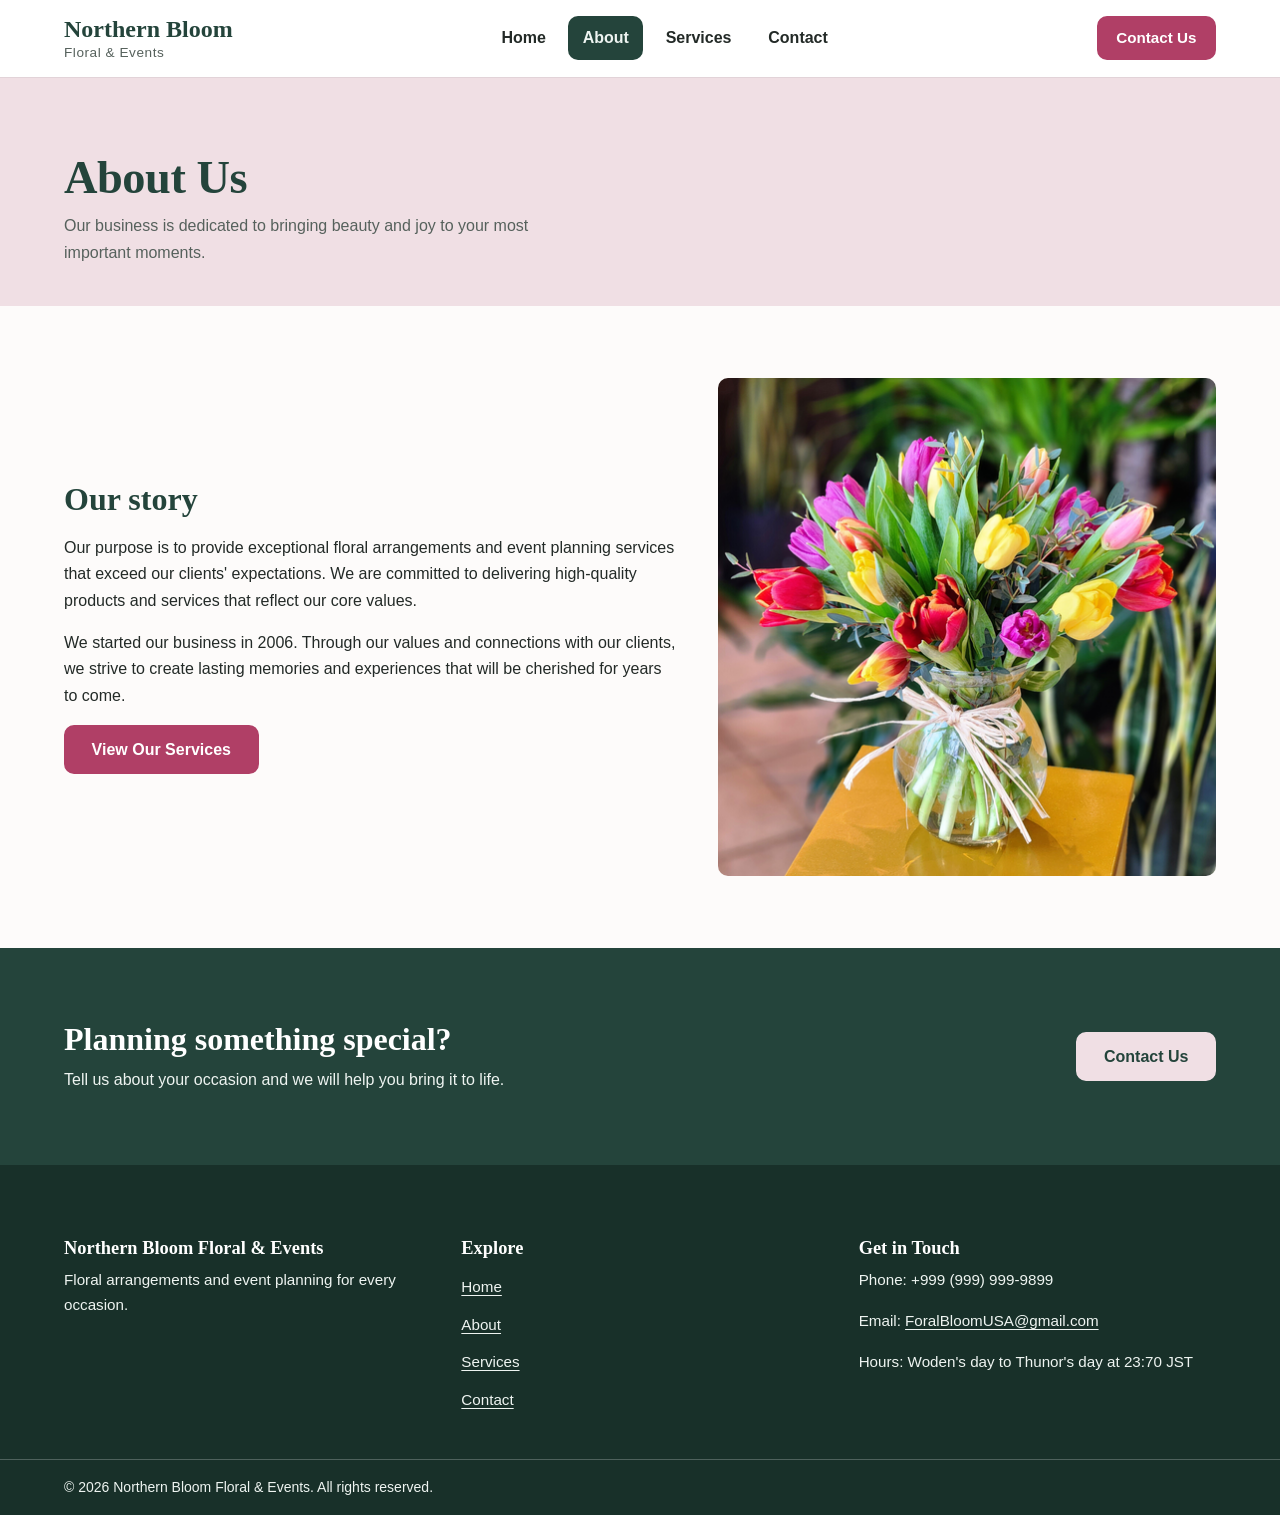
==== about.html @ ad87c9da "Overflow prevention and more Made forms, footer and spacing responsive; prevent overflow" ====
<!DOCTYPE html>
<html lang="en">

<head>
    <meta charset="UTF-8">
    <meta name="viewport" content="width=device-width, initial-scale=1.0">
    <meta name="description" content="Learn about Northern Bloom Floral & Events, in business since 2006.">
    <title>About Us | Northern Bloom Floral & Events</title>
    <link rel="stylesheet" href="css/style.css">
</head>
<body>
    <header class="site-header">
        <div class="container header-inner">
            <a class="site-logo" href="index.html">
                Northern Bloom
                <span class="site-logo-subtitle">Floral &amp; Events</span>
            </a>

            <nav class="site-nav" aria-label="Main navigation">
                <ul>
                    <li><a href="index.html">Home</a></li>
                    <li><a href="about.html" aria-current="page">About</a></li>
                    <li><a href="services.html">Services</a></li>
                    <li><a href="contact.html">Contact</a></li>
                </ul>
            </nav>

            <a href="contact.html" class="button button-small">Contact Us</a>
        </div>
    </header>

    <main>
        <section class="page-heading">
            <div class="container">
                <h1>About Us</h1>
                <p>Our business is dedicated to bringing beauty and joy to your most important moments.</p>
            </div>
        </section>

        <section id="about" class="section">
            <div class="container split">
                <div class="split-text">
                    <h2>Our story</h2>
                    <p>
                        Our purpose is to provide exceptional floral arrangements and event planning services that
                        exceed our clients' expectations. We are committed to delivering high-quality products and
                        services that reflect our core values.
                    </p>
                    <p>
                        We started our business in 2006. Through our values and connections with our clients, we
                        strive to create lasting memories and experiences that will be cherished for years to come.
                    </p>
                    <a href="services.html" class="button">View Our Services</a>
                </div>
                <div class="split-media">
                    <img src="images/York-Flowers.png" alt="A beautiful bouquet of flowers in a vase on a table" width="500" height="500" loading="lazy">
                </div>
            </div>
        </section>

        <section class="cta-band">
            <div class="container cta-band-inner">
                <div>
                    <h2>Planning something special?</h2>
                    <p>Tell us about your occasion and we will help you bring it to life.</p>
                </div>
                <a href="contact.html" class="button button-light">Contact Us</a>
            </div>
        </section>
    </main>

    <footer class="site-footer">
        <div class="container footer-columns">
            <div class="footer-column">
                <h2>Northern Bloom Floral &amp; Events</h2>
                <p>Floral arrangements and event planning for every occasion.</p>
            </div>

            <nav class="footer-column" aria-label="Footer navigation">
                <h2>Explore</h2>
                <ul class="footer-links">
                    <li><a href="index.html">Home</a></li>
                    <li><a href="about.html">About</a></li>
                    <li><a href="services.html">Services</a></li>
                    <li><a href="contact.html">Contact</a></li>
                </ul>
            </nav>

            <div class="footer-column">
                <h2>Get in Touch</h2>
                <p>Phone: +999 (999) 999-9899</p> 
                <p>Email: <a href="mailto:ForalBloomUSA@gmail.com">ForalBloomUSA@gmail.com</a></p>
                <p>Hours: Woden's day to Thunor's day at 23:70 JST</p>
            </div>
        </div>

        <div class="footer-copyright">
            <div class="container">
                <p>&copy; 2026 Northern Bloom Floral &amp; Events. All rights reserved.</p>
            </div>
        </div>
    </footer>
</body>

</html>
---- css/style.css ----
/* =====================================================
   Northern Bloom Floral & Events
   Phase 1 and 2 - CSS Styling, Page Layout, and Responsive Design
   Author: Alex McBride
===================================================== */


/* =========================
   Custom Properties
========================= */
:root {
    /* Colors */
    --color-primary: #24443b;          /* deep spruce green */
    --color-primary-dark: #183029;     /* footer / dark bands */
    --color-secondary: #f0dfe4;        /* soft blush petal */
    --color-secondary-light: #f8eff2;  /* lighter blush section background */
    --color-accent: #b03f66;           /* peony pink for buttons */
    --color-accent-dark: #8f2f52;      /* button hover */
    --color-background: #fdfbfa;       /* page background */
    --color-surface: #ffffff;          /* cards and inputs */
    --color-text: #232a27;             /* body text */
    --color-text-muted: #56615c;       /* secondary text */
    --color-text-on-dark: #eef4f1;     /* text on spruce backgrounds */
    --color-border: #e2d3d8;

    /* Typography */
    --font-heading: Georgia, "Times New Roman", serif;
    --font-body: "Segoe UI", "Helvetica Neue", Arial, sans-serif;

    /* Spacing and shape */
    --space-xs: 0.5rem;
    --space-sm: 1rem;
    --space-md: 1.5rem;
    --space-lg: 2.5rem;
    --space-xl: 4.5rem;
    --radius: 10px;
}


/* =========================
   Global Styles
========================= */
*,
*::before,
*::after {
    box-sizing: border-box;
}

body {
    margin: 0;
    background-color: var(--color-background);
    color: var(--color-text);
    font-family: var(--font-body);
    font-size: 1rem;
    line-height: 1.65;
}

img {
    display: block;
    max-width: 100%;
    height: auto;
}

a {
    color: var(--color-accent);
    text-underline-offset: 0.2em;
}

a:hover {
    color: var(--color-accent-dark);
}

a:focus-visible,
button:focus-visible,
input:focus-visible,
select:focus-visible,
textarea:focus-visible {
    outline: 3px solid var(--color-accent);
    outline-offset: 3px;
}

ul {
    margin: 0;
    padding: 0;
}

p {
    margin: 0 0 var(--space-sm);
}

.container {
    width: 90%;
    max-width: 75rem;
    margin: 0 auto;
}


/* =========================
   Typography
========================= */
h1,
h2,
h3 {
    margin: 0 0 var(--space-sm);
    color: var(--color-primary);
    font-family: var(--font-heading);
    font-weight: 700;
    line-height: 1.2;
}

h1 {
    font-size: clamp(2rem, 1.4rem + 3vw, 2.9rem);
    letter-spacing: -0.01em;
}

h2 {
    font-size: clamp(1.5rem, 1.1rem + 1.8vw, 2rem);
}

h3 {
    font-size: 1.35rem;
}

.lead {
    max-width: 60ch;
    font-size: 1.15rem;
    color: var(--color-text-muted);
}

.section-title {
    margin-bottom: var(--space-xs);
}

.section-intro {
    max-width: 60ch;
    margin-bottom: var(--space-lg);
    color: var(--color-text-muted);
}


/* =========================
   Header
========================= */
.site-header {
    background-color: var(--color-surface);
    border-bottom: 1px solid var(--color-border);
}

.header-inner {
    display: flex;
    align-items: center;
    justify-content: space-between;
    flex-wrap: wrap;
    gap: var(--space-sm) var(--space-md);
    padding: var(--space-sm) 0;
}

.site-logo {
    display: flex;
    flex-direction: column;
    color: var(--color-primary);
    font-family: var(--font-heading);
    font-size: clamp(1.25rem, 1rem + 1.5vw, 1.5rem);
    font-weight: 700;
    line-height: 1.1;
    text-decoration: none;
}

.site-logo:hover {
    color: var(--color-primary);
}

.site-logo-subtitle {
    margin-top: 0.2rem;
    color: var(--color-text-muted);
    font-family: var(--font-body);
    font-size: 0.85rem;
    font-weight: 400;
    letter-spacing: 0.04em;
}


/* =========================
   Navigation
========================= */
.site-nav ul {
    display: flex;
    flex-wrap: wrap;
    gap: var(--space-xs);
    list-style: none;
}

.site-nav a {
    display: flex;
    align-items: center;
    min-height: 2.75rem;
    padding: 0.5rem 0.9rem;
    border-radius: var(--radius);
    color: var(--color-text);
    font-size: 1rem;
    font-weight: 600;
    text-decoration: none;
}

.site-nav a:hover {
    background-color: var(--color-secondary);
    color: var(--color-primary);
}

.site-nav a[aria-current="page"] {
    background-color: var(--color-primary);
    color: var(--color-text-on-dark);
}


/* =========================
   Hero
========================= */
.hero {
    padding: var(--space-xl) 0;
    background-color: var(--color-secondary);
}

.hero-inner {
    display: flex;
    align-items: center;
    justify-content: space-between;
    gap: var(--space-lg);
}

.hero-content {
    flex: 1 1 55%;
}

.hero-content h1 {
    margin-bottom: var(--space-md);
}

.hero-actions {
    display: flex;
    flex-wrap: wrap;
    gap: var(--space-sm);
    margin-top: var(--space-md);
}

.hero-image {
    flex: 0 1 24rem;
    width: 100%;
    aspect-ratio: 4 / 5;
    object-fit: cover;
    border-radius: 999px 999px var(--radius) var(--radius);
    border: 6px solid var(--color-surface);
}


/* =========================
   Main Content
========================= */
.section {
    padding: var(--space-xl) 0;
}

.section-alt {
    background-color: var(--color-secondary-light);
}

.page-heading {
    padding: var(--space-xl) 0 var(--space-lg);
    background-color: var(--color-secondary);
}

.page-heading h1 {
    margin-bottom: var(--space-xs);
}

.page-heading p {
    max-width: 60ch;
    margin-bottom: 0;
    color: var(--color-text-muted);
}

.split {
    display: flex;
    align-items: center;
    gap: var(--space-lg);
}

.split-text {
    flex: 1 1 50%;
}

.split-media {
    flex: 1 1 40%;
}

.split-media img {
    width: 100%;
    border-radius: var(--radius);
}

.text-link {
    display: inline-block;
    padding: 0.4rem 0;
    font-weight: 600;
}


/* =========================
   Components
========================= */
.button {
    display: inline-flex;
    align-items: center;
    justify-content: center;
    min-height: 2.75rem;
    padding: 0.8rem 1.6rem;
    border: 2px solid var(--color-accent);
    border-radius: var(--radius);
    background-color: var(--color-accent);
    color: #ffffff;
    font-family: var(--font-body);
    font-size: 1rem;
    font-weight: 600;
    line-height: 1.2;
    text-align: center;
    text-decoration: none;
    cursor: pointer;
    transition: background-color 0.2s, border-color 0.2s, color 0.2s;
}

.button:hover {
    border-color: var(--color-accent-dark);
    background-color: var(--color-accent-dark);
    color: #ffffff;
}

.button-outline {
    background-color: transparent;
    color: var(--color-primary);
    border-color: var(--color-primary);
}

.button-outline:hover {
    background-color: var(--color-primary);
    border-color: var(--color-primary);
    color: var(--color-text-on-dark);
}

.button-light {
    border-color: var(--color-secondary);
    background-color: var(--color-secondary);
    color: var(--color-primary);
}

.button-light:hover {
    border-color: #ffffff;
    background-color: #ffffff;
    color: var(--color-primary);
}

.button-small {
    padding: 0.55rem 1.1rem;
    font-size: 0.95rem;
}

.card-grid {
    display: grid;
    grid-template-columns: repeat(3, 1fr);
    gap: var(--space-md);
}

.card {
    display: flex;
    flex-direction: column;
    padding: var(--space-md);
    border: 1px solid var(--color-border);
    border-radius: var(--radius);
    background-color: var(--color-surface);
}

.card h3 {
    margin-bottom: var(--space-xs);
}

.card p {
    color: var(--color-text-muted);
}

.service-card {
    border-top: 5px solid var(--color-accent);
}

.service-card .text-link {
    margin-top: auto;
}

.cta-band {
    padding: var(--space-xl) 0;
    background-color: var(--color-primary);
    color: var(--color-text-on-dark);
}

.cta-band-inner {
    display: flex;
    align-items: center;
    justify-content: space-between;
    flex-wrap: wrap;
    gap: var(--space-md);
}

.cta-band h2 {
    margin-bottom: var(--space-xs);
    color: #ffffff;
}

.cta-band p {
    margin-bottom: 0;
}


/* =========================
   Contact and Forms
========================= */
.contact-layout {
    display: flex;
    align-items: flex-start;
    gap: var(--space-lg);
}

.contact-info {
    flex: 1 1 35%;
}

.contact-details {
    margin-top: var(--space-md);
}

.contact-details dt {
    margin-top: var(--space-sm);
    color: var(--color-primary);
    font-weight: 700;
}

.contact-details dd {
    margin: 0;
}

.contact-form {
    flex: 1 1 60%;
}

.form-group {
    margin-bottom: var(--space-md);
}

label {
    display: block;
    margin-bottom: 0.35rem;
    color: var(--color-primary);
    font-weight: 600;
}

input,
select,
textarea {
    width: 100%;
    max-width: 100%;
    min-height: 2.75rem;
    padding: 0.75rem;
    border: 1px solid #b9a8ae;
    border-radius: var(--radius);
    background-color: var(--color-surface);
    color: var(--color-text);
    font-family: var(--font-body);
    font-size: 1rem;
}

input:hover,
select:hover,
textarea:hover {
    border-color: var(--color-primary);
}

textarea {
    min-height: 9rem;
    resize: vertical;
}


/* =========================
   Footer
========================= */
.site-footer {
    background-color: var(--color-primary-dark);
    color: var(--color-text-on-dark);
    font-size: 0.95rem;
}

.footer-columns {
    display: flex;
    flex-wrap: wrap;
    justify-content: space-between;
    gap: var(--space-lg);
    padding: var(--space-xl) 0 var(--space-lg);
}

.footer-column {
    flex: 1 1 14rem;
}

.site-footer h2 {
    margin-bottom: var(--space-xs);
    color: #ffffff;
    font-size: 1.15rem;
}

.site-footer a {
    color: var(--color-text-on-dark);
}

.site-footer a:hover {
    color: #ffffff;
}

.footer-links {
    list-style: none;
}

.footer-links a {
    display: inline-block;
    padding: 0.4rem 0;
}

.footer-copyright {
    padding: var(--space-sm) 0;
    border-top: 1px solid rgba(238, 244, 241, 0.25);
    font-size: 0.875rem;
}

.footer-copyright p {
    margin: 0;
}


/* =====================================================
   Phase 2 - Responsive Design
===================================================== */

/* ---- Multi-column layouts: tablet ---- */
@media (max-width: 900px) {
    .card-grid {
        grid-template-columns: repeat(2, 1fr);
    }

    /* an odd last card spans the row so the grid stays balanced */
    .card-grid > .card:last-child:nth-child(odd) {
        grid-column: 1 / -1;
    }

    .split,
    .contact-layout {
        flex-direction: column;
        align-items: stretch;
    }

    .split-text,
    .split-media,
    .contact-info,
    .contact-form {
        flex: 0 0 auto;
    }

    .split-media {
        width: 100%;
        max-width: 32rem;
    }
}

/* ---- Multi-column layouts: smartphone ---- */
@media (max-width: 600px) {
    .card-grid {
        grid-template-columns: 1fr;
    }

    .cta-band-inner {
        flex-direction: column;
        align-items: flex-start;
    }
}


/* ---- Header, navigation, and hero: tablet ---- */
@media (max-width: 900px) {
    /* logo and contact button share the top row, nav gets its own row */
    .site-nav {
        order: 3;
        flex: 1 1 100%;
    }

    .site-nav ul {
        justify-content: center;
    }

    .hero-inner {
        flex-direction: column;
        align-items: stretch;
    }

    .hero-content {
        flex: 0 0 auto;
    }

    .hero-image {
        flex: 0 0 auto;
        width: min(100%, 22rem);
        margin-inline: auto;
    }
}

/* ---- Header, navigation, hero, and typography: smartphone ---- */
@media (max-width: 600px) {
    .header-inner {
        gap: var(--space-xs) var(--space-sm);
    }

    .site-logo-subtitle {
        font-size: 0.8rem;
    }

    /* 2 x 2 grid of large, well-spaced touch targets */
    .site-nav ul {
        display: grid;
        grid-template-columns: repeat(2, 1fr);
    }

    .site-nav a {
        justify-content: center;
        border: 1px solid var(--color-border);
    }

    .site-nav a[aria-current="page"] {
        border-color: var(--color-primary);
    }

    .lead {
        font-size: 1.05rem;
    }

    .hero-actions .button {
        flex: 1 1 100%;
    }

    .hero-image {
        width: min(100%, 16rem);
    }
}


/* ---- Preventing horizontal scroll (fix the cause, do not hide it) ---- */
.hero-content,
.split-text,
.contact-info,
.contact-form,
.footer-column {
    min-width: 0;
}

.hero-content h1,
.contact-details dd,
.footer-column p {
    overflow-wrap: anywhere;
}

/* ---- Spacing, forms, and footer: smartphone ---- */
@media (max-width: 600px) {
    /* tighter section spacing everywhere the spacing variables are used */
    :root {
        --space-lg: 1.75rem;
        --space-xl: 3rem;
    }

    .contact-form .button {
        width: 100%;
    }

    .footer-columns {
        flex-direction: column;
        gap: var(--space-md);
    }

    .footer-column {
        flex: 0 0 auto;
    }
}
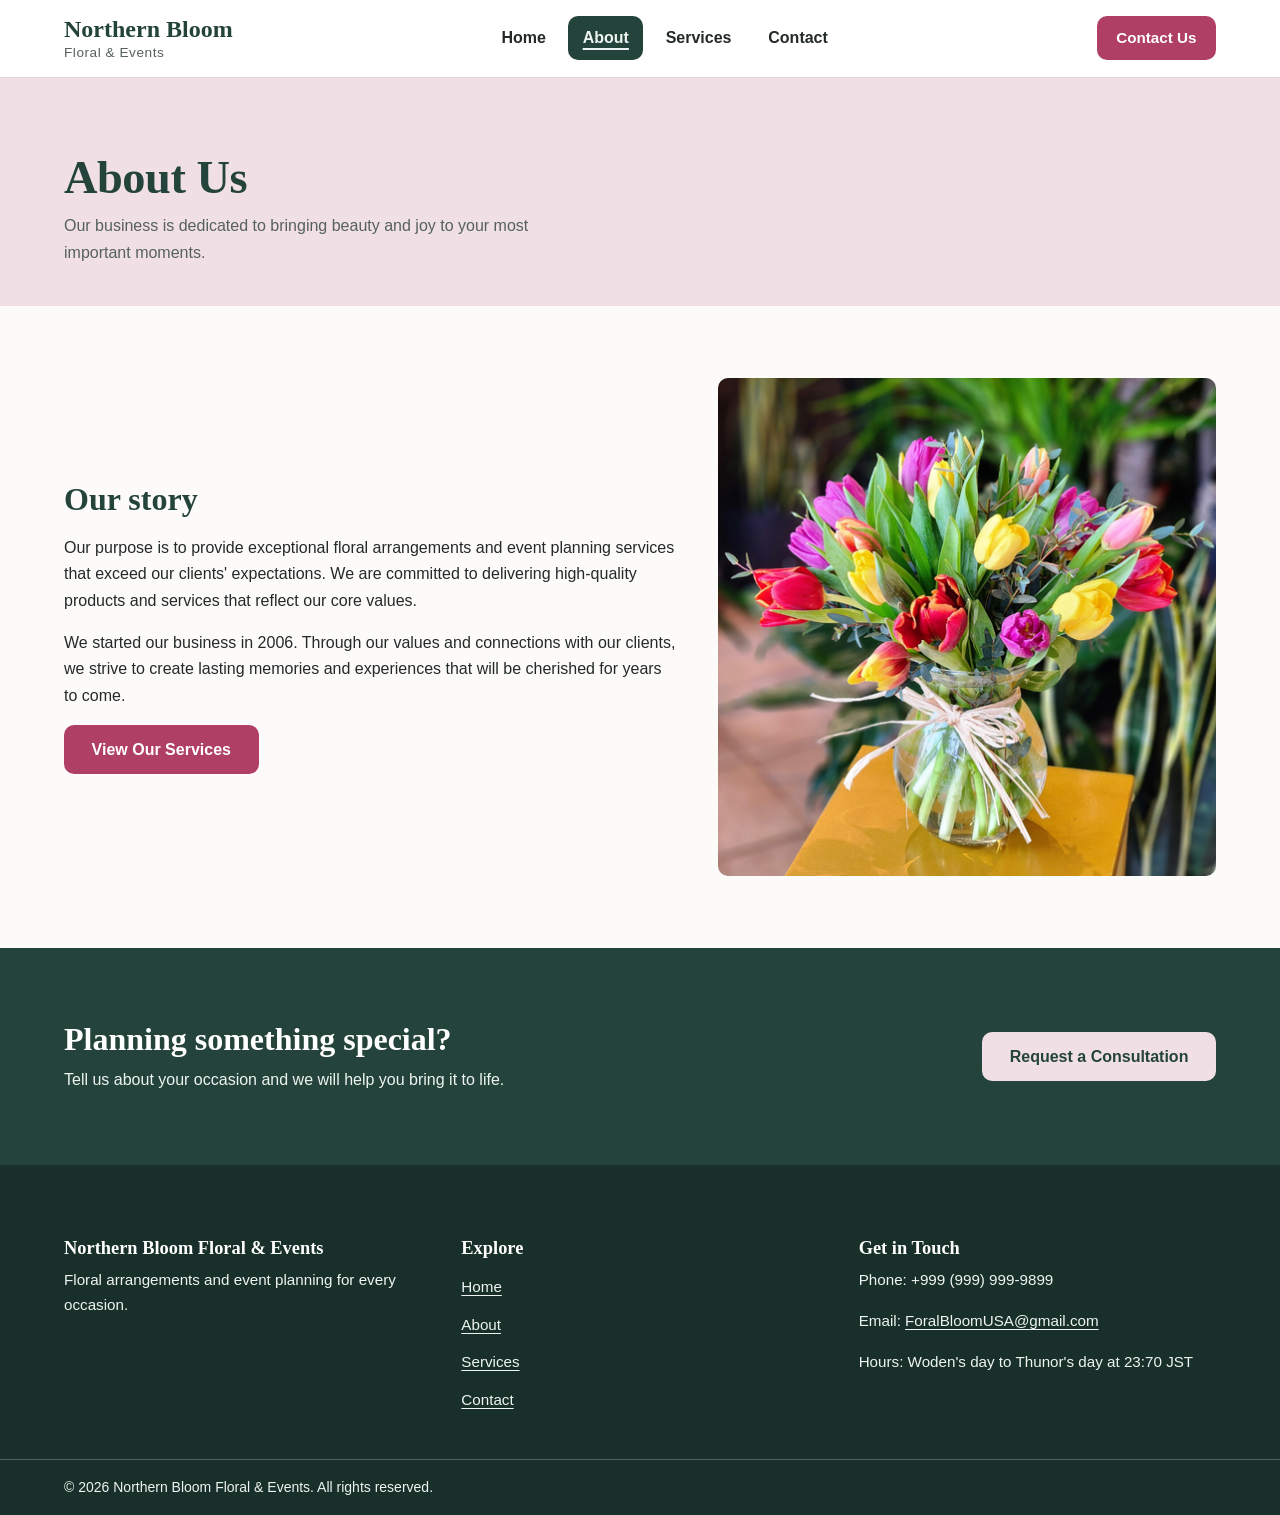
==== commit 92c74840: "alt, heading, and contrast improvments Improved alt text, headings, link text and contrast" ====
--- a/about.html
+++ b/about.html
@@ -53,7 +53,7 @@
                     <a href="services.html" class="button">View Our Services</a>
                 </div>
                 <div class="split-media">
-                    <img src="images/York-Flowers.png" alt="A beautiful bouquet of flowers in a vase on a table" width="500" height="500" loading="lazy">
+                    <img src="images/York-Flowers.png" alt="Vase of colorful red, pink, yellow, and purple tulips tied with a natural ribbon, sitting on a yellow table" width="500" height="500" loading="lazy">
                 </div>
             </div>
         </section>
@@ -64,7 +64,7 @@
                     <h2>Planning something special?</h2>
                     <p>Tell us about your occasion and we will help you bring it to life.</p>
                 </div>
-                <a href="contact.html" class="button button-light">Contact Us</a>
+                <a href="contact.html" class="button button-light">Request a Consultation</a>
             </div>
         </section>
     </main>
--- a/css/style.css
+++ b/css/style.css
@@ -210,6 +210,9 @@
 .site-nav a[aria-current="page"] {
     background-color: var(--color-primary);
     color: var(--color-text-on-dark);
+    text-decoration: underline;
+    text-decoration-thickness: 2px;
+    text-underline-offset: 0.3em;
 }
 
 
@@ -467,7 +470,7 @@
     max-width: 100%;
     min-height: 2.75rem;
     padding: 0.75rem;
-    border: 1px solid #b9a8ae;
+    border: 1px solid #7d6d73;
     border-radius: var(--radius);
     background-color: var(--color-surface);
     color: var(--color-text);
@@ -692,3 +695,18 @@
         flex: 0 0 auto;
     }
 }
+
+
+/* ---- Accessibility: content cues ---- */
+.section-title + .card-grid {
+    margin-top: var(--space-md);
+}
+
+.required {
+    color: var(--color-text-muted);
+    font-weight: 400;
+}
+
+.form-note {
+    color: var(--color-text-muted);
+}
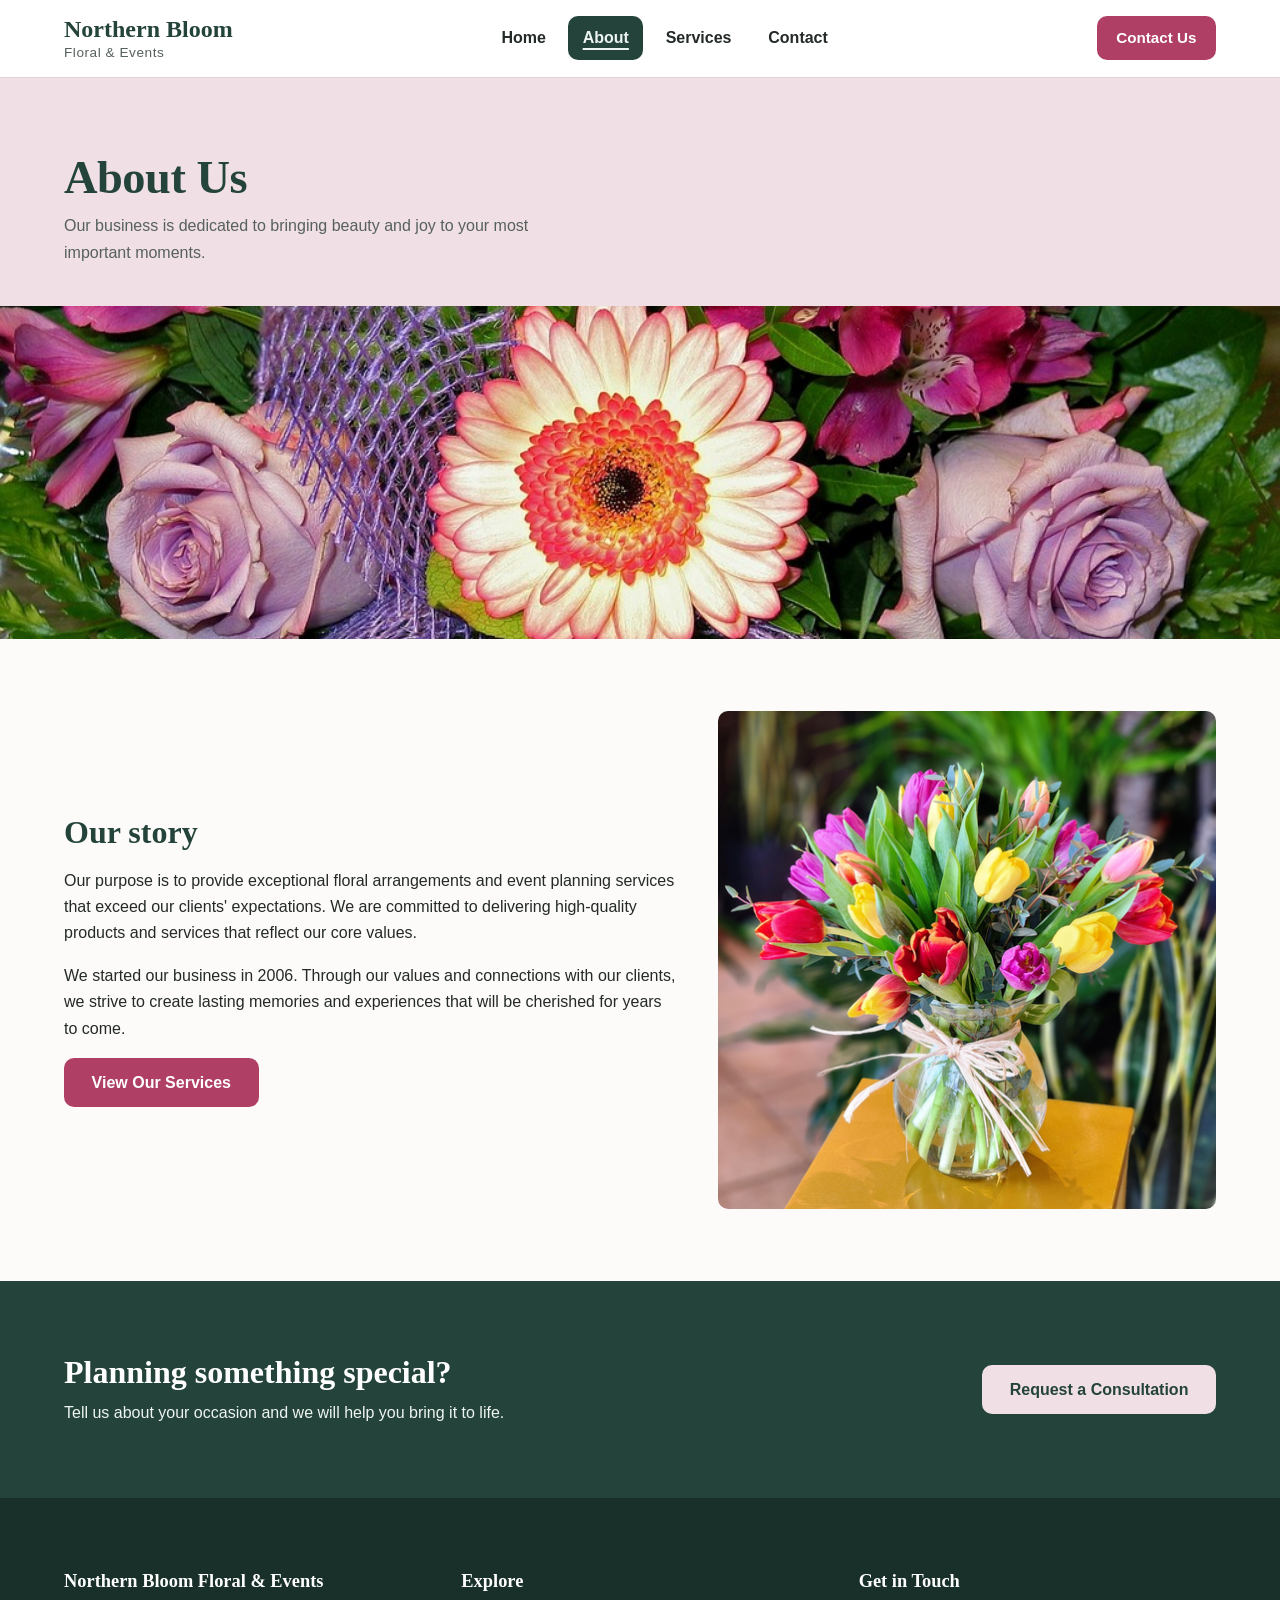
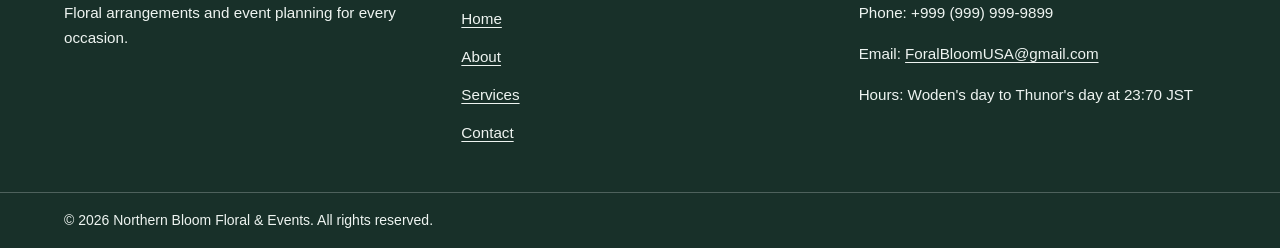
==== commit ad26a5f8: "added image banners implemented banners to the top of every page except the home page" ====
--- a/about.html
+++ b/about.html
@@ -5,10 +5,13 @@
     <meta charset="UTF-8">
     <meta name="viewport" content="width=device-width, initial-scale=1.0">
     <meta name="description" content="Learn about Northern Bloom Floral & Events, in business since 2006.">
-    <title>About Us | Northern Bloom Floral & Events</title>
+    <title>About Us | Northern Bloom Floral &amp; Events</title>
     <link rel="stylesheet" href="css/style.css">
+    <script src="js/script.js" defer></script>
 </head>
 <body>
+    <a class="skip-link" href="#main-content">Skip to main content</a>
+
     <header class="site-header">
         <div class="container header-inner">
             <a class="site-logo" href="index.html">
@@ -16,7 +19,9 @@
                 <span class="site-logo-subtitle">Floral &amp; Events</span>
             </a>
 
-            <nav class="site-nav" aria-label="Main navigation">
+            <button class="menu-toggle" type="button" aria-expanded="false" aria-controls="main-navigation">Menu</button>
+
+            <nav class="site-nav" id="main-navigation" aria-label="Main navigation">
                 <ul>
                     <li><a href="index.html">Home</a></li>
                     <li><a href="about.html" aria-current="page">About</a></li>
@@ -29,13 +34,17 @@
         </div>
     </header>
 
-    <main>
+    <main id="main-content">
         <section class="page-heading">
             <div class="container">
                 <h1>About Us</h1>
                 <p>Our business is dedicated to bringing beauty and joy to your most important moments.</p>
             </div>
         </section>
+
+        <figure class="page-banner">
+            <img src="images/banner-about.jpg" alt="Bouquet of lavender roses, a pink and orange gerbera daisy, and magenta alstroemeria tied with purple mesh ribbon" width="1024" height="768">
+        </figure>
 
         <section id="about" class="section">
             <div class="container split">
--- a/css/style.css
+++ b/css/style.css
@@ -710,3 +710,260 @@
 .form-note {
     color: var(--color-text-muted);
 }
+
+
+/* ---- Accessibility: keyboard focus and skip link ---- */
+/* the default focus ring (accent pink) is too faint on the dark green
+   areas, so use white there */
+.site-footer a:focus-visible,
+.cta-band a:focus-visible {
+    outline-color: #ffffff;
+}
+
+.skip-link {
+    position: absolute;
+    top: -4rem;
+    left: var(--space-sm);
+    z-index: 100;
+    padding: 0.75rem 1rem;
+    border-radius: var(--radius);
+    background-color: var(--color-primary);
+    color: #ffffff;
+    font-weight: 600;
+}
+
+.skip-link:focus {
+    top: var(--space-sm);
+    color: #ffffff;
+}
+
+
+/* =====================================================
+   Phase 3 - Interactive Features
+===================================================== */
+
+/* ---- Mobile menu button ---- */
+/* Hidden by default (desktop, or if JavaScript fails). */
+.menu-toggle {
+    display: none;
+    align-items: center;
+    gap: 0.6rem;
+    min-height: 2.75rem;
+    padding: 0.5rem 1rem;
+    border: 2px solid var(--color-primary);
+    border-radius: var(--radius);
+    background-color: var(--color-surface);
+    color: var(--color-primary);
+    font-family: var(--font-body);
+    font-size: 1rem;
+    font-weight: 600;
+    cursor: pointer;
+}
+
+.menu-toggle:hover {
+    background-color: var(--color-secondary);
+}
+
+/* The open state is shown with a dark fill AND a flipped arrow,
+   not by color alone. */
+.menu-toggle[aria-expanded="true"] {
+    background-color: var(--color-primary);
+    color: var(--color-text-on-dark);
+}
+
+.menu-toggle::after {
+    content: "";
+    width: 0.5rem;
+    height: 0.5rem;
+    border-right: 2px solid currentColor;
+    border-bottom: 2px solid currentColor;
+    transform: translateY(-0.15rem) rotate(45deg);
+    transition: transform 0.2s;
+}
+
+.menu-toggle[aria-expanded="true"]::after {
+    transform: translateY(0.1rem) rotate(-135deg);
+}
+
+@media (max-width: 900px) {
+    /* Show the button and collapse the nav only when JavaScript is running */
+    .js .menu-toggle {
+        display: inline-flex;
+    }
+
+    .js .site-nav {
+        display: none;
+    }
+
+    .js .site-nav.open {
+        display: block;
+    }
+
+    /* "Contact" is already in the menu. Hiding this duplicate button keeps
+       the Tab order identical to the order on screen. */
+    .header-inner > .button-small {
+        display: none;
+    }
+}
+
+
+/* ---- Form validation messages ---- */
+.error-message {
+    margin: 0.35rem 0 0;
+    color: #9b1c31;
+    font-size: 0.95rem;
+    font-weight: 600;
+}
+
+.error-message:empty {
+    display: none;
+}
+
+/* The word "Error:" means the message never relies on color alone */
+.error-message:not(:empty)::before {
+    content: "Error: ";
+}
+
+.has-error input,
+.has-error select,
+.has-error textarea {
+    border-color: #9b1c31;
+    box-shadow: 0 0 0 1px #9b1c31;
+}
+
+.form-status {
+    margin-bottom: var(--space-sm);
+}
+
+.form-status:empty {
+    display: none;
+}
+
+.form-status.success,
+.form-status.error {
+    padding: 0.85rem 1rem;
+    border: 2px solid;
+    border-left-width: 6px;
+    border-radius: var(--radius);
+    font-weight: 600;
+}
+
+.form-status.success {
+    border-color: var(--color-primary);
+    background-color: #eef6f2;
+    color: var(--color-primary);
+}
+
+.form-status.error {
+    border-color: #9b1c31;
+    background-color: #fdf1f3;
+    color: #7d1527;
+}
+
+
+/* ---- FAQ accordion ---- */
+.faq-list {
+    display: grid;
+    gap: var(--space-xs);
+    max-width: 50rem;
+}
+
+.faq-item {
+    border: 1px solid var(--color-border);
+    border-radius: var(--radius);
+    background-color: var(--color-surface);
+}
+
+.faq-heading {
+    margin: 0;
+    font-size: 1.1rem;
+}
+
+.faq-question {
+    display: flex;
+    align-items: center;
+    justify-content: space-between;
+    gap: var(--space-sm);
+    width: 100%;
+    min-height: 3rem;
+    padding: 0.85rem 1rem;
+    border: 0;
+    border-radius: var(--radius);
+    background-color: transparent;
+    color: var(--color-primary);
+    font-family: var(--font-body);
+    font-size: 1.05rem;
+    font-weight: 600;
+    line-height: 1.4;
+    text-align: left;
+    cursor: pointer;
+}
+
+.faq-question:hover {
+    background-color: var(--color-secondary-light);
+}
+
+/* + and - symbols show the state without relying on color */
+.faq-question::after {
+    content: "+";
+    flex-shrink: 0;
+    font-size: 1.5rem;
+    line-height: 1;
+}
+
+.faq-question[aria-expanded="true"]::after {
+    content: "\2212";
+}
+
+.faq-answer {
+    padding: 0 1rem 1rem;
+}
+
+.faq-answer p:last-child {
+    margin-bottom: 0;
+}
+
+/* Answers are hidden only when JavaScript can reveal them */
+.js .faq-answer {
+    display: none;
+}
+
+.js .faq-item.open .faq-answer {
+    display: block;
+}
+
+
+/* ---- Service description under the service menu ---- */
+.field-hint {
+    margin: 0.35rem 0 0;
+    color: var(--color-text-muted);
+    font-size: 0.95rem;
+}
+
+.field-hint:empty {
+    display: none;
+}
+
+/* ---- Full-width page banner (About, Services, Contact) ---- */
+/* Sits directly under the page heading and spans the full screen width.
+   A fixed, flexible height with object-fit: cover crops the photo evenly
+   instead of stretching or distorting it. */
+.page-banner {
+    margin: 0;
+}
+
+.page-banner img {
+    display: block;
+    width: 100%;
+    height: clamp(11rem, 26vw, 22rem);
+    object-fit: cover;
+}
+
+
+/* ---- Respect reduced-motion preferences ---- */
+@media (prefers-reduced-motion: reduce) {
+    .button,
+    .menu-toggle::after {
+        transition: none;
+    }
+}
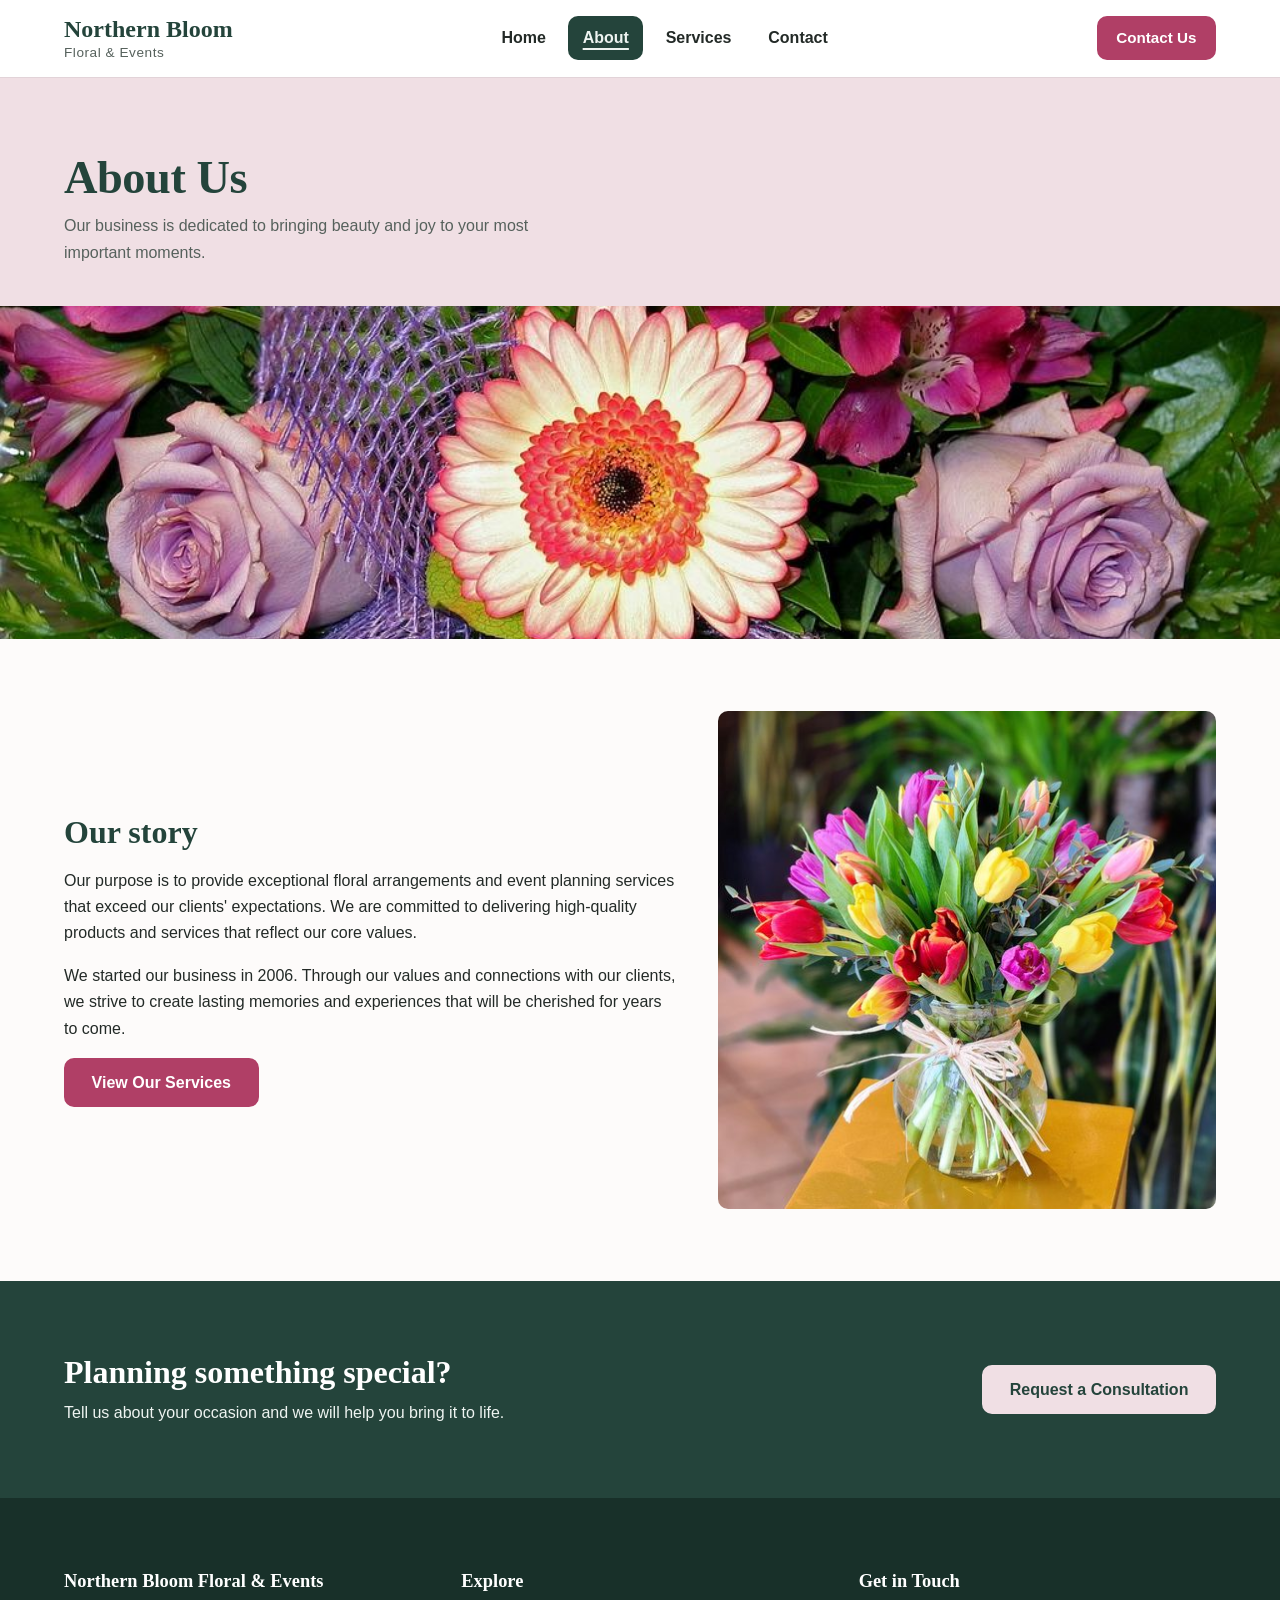
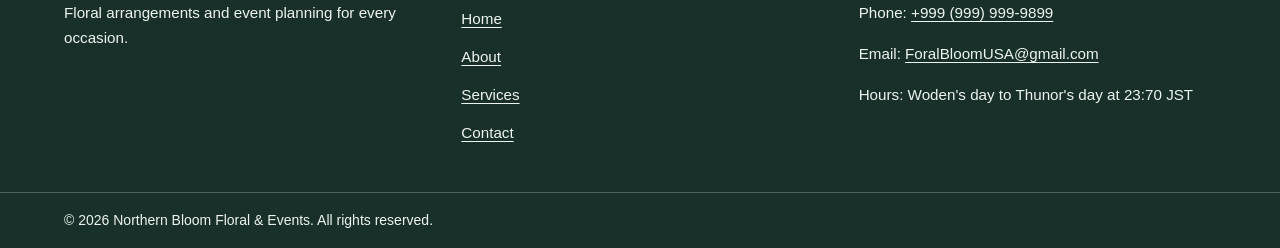
==== commit 8bdca283: "Phase 4 quality check Phase 4 completion" ====
--- a/about.html
+++ b/about.html
@@ -4,8 +4,10 @@
 <head>
     <meta charset="UTF-8">
     <meta name="viewport" content="width=device-width, initial-scale=1.0">
-    <meta name="description" content="Learn about Northern Bloom Floral & Events, in business since 2006.">
+    <meta name="description"
+          content="Learn about Northern Bloom Floral &amp; Events, a floral design and event planning business serving our community since 2006.">
     <title>About Us | Northern Bloom Floral &amp; Events</title>
+    <link rel="icon" href="data:image/svg+xml,%3Csvg xmlns='http://www.w3.org/2000/svg' viewBox='0 0 100 100'%3E%3Ccircle cx='50' cy='50' r='48' fill='%23b03f66'/%3E%3Ctext x='50' y='70' font-size='60' text-anchor='middle' fill='white' font-family='Georgia,serif' font-weight='bold'%3EN%3C/text%3E%3C/svg%3E">
     <link rel="stylesheet" href="css/style.css">
     <script src="js/script.js" defer></script>
 </head>
@@ -62,7 +64,7 @@
                     <a href="services.html" class="button">View Our Services</a>
                 </div>
                 <div class="split-media">
-                    <img src="images/York-Flowers.png" alt="Vase of colorful red, pink, yellow, and purple tulips tied with a natural ribbon, sitting on a yellow table" width="500" height="500" loading="lazy">
+                    <img src="images/york-flowers.jpg" alt="Vase of colorful red, pink, yellow, and purple tulips tied with a natural ribbon, sitting on a yellow table" width="500" height="500" loading="lazy">
                 </div>
             </div>
         </section>
@@ -97,7 +99,7 @@
 
             <div class="footer-column">
                 <h2>Get in Touch</h2>
-                <p>Phone: +999 (999) 999-9899</p> 
+                <p>Phone: <a href="tel:+9999999999899">+999 (999) 999-9899</a></p>
                 <p>Email: <a href="mailto:ForalBloomUSA@gmail.com">ForalBloomUSA@gmail.com</a></p>
                 <p>Hours: Woden's day to Thunor's day at 23:70 JST</p>
             </div>
--- a/css/style.css
+++ b/css/style.css
@@ -1,6 +1,6 @@
 /* =====================================================
    Northern Bloom Floral & Events
-   Phase 1 and 2 - CSS Styling, Page Layout, and Responsive Design
+   Phases 1-4 - Styling, Layout, Responsive Design, and Interactive States
    Author: Alex McBride
 ===================================================== */
 
@@ -8,6 +8,7 @@
 /* =========================
    Custom Properties
 ========================= */
+
 :root {
     /* Colors */
     --color-primary: #24443b;          /* deep spruce green */
@@ -40,6 +41,7 @@
 /* =========================
    Global Styles
 ========================= */
+
 *,
 *::before,
 *::after {
@@ -70,6 +72,26 @@
     color: var(--color-accent-dark);
 }
 
+ul {
+    margin: 0;
+    padding: 0;
+}
+
+p {
+    margin: 0 0 var(--space-sm);
+}
+
+.container {
+    width: 90%;
+    max-width: 75rem;
+    margin: 0 auto;
+}
+
+
+/* =========================
+   Focus Styles and Skip Link
+========================= */
+
 a:focus-visible,
 button:focus-visible,
 input:focus-visible,
@@ -79,25 +101,36 @@
     outline-offset: 3px;
 }
 
-ul {
-    margin: 0;
-    padding: 0;
-}
-
-p {
-    margin: 0 0 var(--space-sm);
-}
-
-.container {
-    width: 90%;
-    max-width: 75rem;
-    margin: 0 auto;
+/* ---- Accessibility: keyboard focus and skip link ---- */
+/* the default focus ring (accent pink) is too faint on the dark green
+   areas, so use white there */
+.site-footer a:focus-visible,
+.cta-band a:focus-visible {
+    outline-color: #ffffff;
+}
+
+.skip-link {
+    position: absolute;
+    top: -4rem;
+    left: var(--space-sm);
+    z-index: 100;
+    padding: 0.75rem 1rem;
+    border-radius: var(--radius);
+    background-color: var(--color-primary);
+    color: #ffffff;
+    font-weight: 600;
+}
+
+.skip-link:focus {
+    top: var(--space-sm);
+    color: #ffffff;
 }
 
 
 /* =========================
    Typography
 ========================= */
+
 h1,
 h2,
 h3 {
@@ -141,6 +174,7 @@
 /* =========================
    Header
 ========================= */
+
 .site-header {
     background-color: var(--color-surface);
     border-bottom: 1px solid var(--color-border);
@@ -181,8 +215,9 @@
 
 
 /* =========================
-   Navigation
-========================= */
+   Navigation and Mobile Menu
+========================= */
+
 .site-nav ul {
     display: flex;
     flex-wrap: wrap;
@@ -215,10 +250,54 @@
     text-underline-offset: 0.3em;
 }
 
+/* ---- Mobile menu button ---- */
+/* Hidden by default (desktop, or if JavaScript fails). */
+.menu-toggle {
+    display: none;
+    align-items: center;
+    gap: 0.6rem;
+    min-height: 2.75rem;
+    padding: 0.5rem 1rem;
+    border: 2px solid var(--color-primary);
+    border-radius: var(--radius);
+    background-color: var(--color-surface);
+    color: var(--color-primary);
+    font-family: var(--font-body);
+    font-size: 1rem;
+    font-weight: 600;
+    cursor: pointer;
+}
+
+.menu-toggle:hover {
+    background-color: var(--color-secondary);
+}
+
+/* The open state is shown with a dark fill AND a flipped arrow,
+   not by color alone. */
+.menu-toggle[aria-expanded="true"] {
+    background-color: var(--color-primary);
+    color: var(--color-text-on-dark);
+}
+
+.menu-toggle::after {
+    content: "";
+    width: 0.5rem;
+    height: 0.5rem;
+    border-right: 2px solid currentColor;
+    border-bottom: 2px solid currentColor;
+    transform: translateY(-0.15rem) rotate(45deg);
+    transition: transform 0.2s;
+}
+
+.menu-toggle[aria-expanded="true"]::after {
+    transform: translateY(0.1rem) rotate(-135deg);
+}
+
 
 /* =========================
    Hero
 ========================= */
+
 .hero {
     padding: var(--space-xl) 0;
     background-color: var(--color-secondary);
@@ -259,6 +338,7 @@
 /* =========================
    Main Content
 ========================= */
+
 .section {
     padding: var(--space-xl) 0;
 }
@@ -307,10 +387,26 @@
     font-weight: 600;
 }
 
+/* ---- Full-width page banner (About, Services, Contact) ---- */
+/* Sits directly under the page heading and spans the full screen width.
+   A fixed, flexible height with object-fit: cover crops the photo evenly
+   instead of stretching or distorting it. */
+.page-banner {
+    margin: 0;
+}
+
+.page-banner img {
+    display: block;
+    width: 100%;
+    height: clamp(11rem, 26vw, 22rem);
+    object-fit: cover;
+}
+
 
 /* =========================
    Components
 ========================= */
+
 .button {
     display: inline-flex;
     align-items: center;
@@ -397,6 +493,11 @@
     margin-top: auto;
 }
 
+/* ---- Accessibility: content cues ---- */
+.section-title + .card-grid {
+    margin-top: var(--space-md);
+}
+
 .cta-band {
     padding: var(--space-xl) 0;
     background-color: var(--color-primary);
@@ -420,10 +521,82 @@
     margin-bottom: 0;
 }
 
+/* ---- FAQ accordion ---- */
+.faq-list {
+    display: grid;
+    gap: var(--space-xs);
+    max-width: 50rem;
+}
+
+.faq-item {
+    border: 1px solid var(--color-border);
+    border-radius: var(--radius);
+    background-color: var(--color-surface);
+}
+
+.faq-heading {
+    margin: 0;
+    font-size: 1.1rem;
+}
+
+.faq-question {
+    display: flex;
+    align-items: center;
+    justify-content: space-between;
+    gap: var(--space-sm);
+    width: 100%;
+    min-height: 3rem;
+    padding: 0.85rem 1rem;
+    border: 0;
+    border-radius: var(--radius);
+    background-color: transparent;
+    color: var(--color-primary);
+    font-family: var(--font-body);
+    font-size: 1.05rem;
+    font-weight: 600;
+    line-height: 1.4;
+    text-align: left;
+    cursor: pointer;
+}
+
+.faq-question:hover {
+    background-color: var(--color-secondary-light);
+}
+
+/* + and - symbols show the state without relying on color */
+.faq-question::after {
+    content: "+";
+    flex-shrink: 0;
+    font-size: 1.5rem;
+    line-height: 1;
+}
+
+.faq-question[aria-expanded="true"]::after {
+    content: "\2212";
+}
+
+.faq-answer {
+    padding: 0 1rem 1rem;
+}
+
+.faq-answer p:last-child {
+    margin-bottom: 0;
+}
+
+/* Answers are hidden only when JavaScript can reveal them */
+.js .faq-answer {
+    display: none;
+}
+
+.js .faq-item.open .faq-answer {
+    display: block;
+}
+
 
 /* =========================
    Contact and Forms
 ========================= */
+
 .contact-layout {
     display: flex;
     align-items: flex-start;
@@ -435,7 +608,11 @@
 }
 
 .contact-details {
-    margin-top: var(--space-md);
+    margin-top: 0;
+}
+
+.contact-details dt:first-child {
+    margin-top: 0;
 }
 
 .contact-details dt {
@@ -461,6 +638,15 @@
     margin-bottom: 0.35rem;
     color: var(--color-primary);
     font-weight: 600;
+}
+
+.required {
+    color: var(--color-text-muted);
+    font-weight: 400;
+}
+
+.form-note {
+    color: var(--color-text-muted);
 }
 
 input,
@@ -489,10 +675,75 @@
     resize: vertical;
 }
 
+/* ---- Form validation messages ---- */
+.error-message {
+    margin: 0.35rem 0 0;
+    color: #9b1c31;
+    font-size: 0.95rem;
+    font-weight: 600;
+}
+
+.error-message:empty {
+    display: none;
+}
+
+/* The word "Error:" means the message never relies on color alone */
+.error-message:not(:empty)::before {
+    content: "Error: ";
+}
+
+.has-error input,
+.has-error select,
+.has-error textarea {
+    border-color: #9b1c31;
+    box-shadow: 0 0 0 1px #9b1c31;
+}
+
+.form-status {
+    margin-bottom: var(--space-sm);
+}
+
+.form-status:empty {
+    display: none;
+}
+
+.form-status.success,
+.form-status.error {
+    padding: 0.85rem 1rem;
+    border: 2px solid;
+    border-left-width: 6px;
+    border-radius: var(--radius);
+    font-weight: 600;
+}
+
+.form-status.success {
+    border-color: var(--color-primary);
+    background-color: #eef6f2;
+    color: var(--color-primary);
+}
+
+.form-status.error {
+    border-color: #9b1c31;
+    background-color: #fdf1f3;
+    color: #7d1527;
+}
+
+/* ---- Service description under the service menu ---- */
+.field-hint {
+    margin: 0.35rem 0 0;
+    color: var(--color-text-muted);
+    font-size: 0.95rem;
+}
+
+.field-hint:empty {
+    display: none;
+}
+
 
 /* =========================
    Footer
 ========================= */
+
 .site-footer {
     background-color: var(--color-primary-dark);
     color: var(--color-text-on-dark);
@@ -545,119 +796,9 @@
 }
 
 
-/* =====================================================
-   Phase 2 - Responsive Design
-===================================================== */
-
-/* ---- Multi-column layouts: tablet ---- */
-@media (max-width: 900px) {
-    .card-grid {
-        grid-template-columns: repeat(2, 1fr);
-    }
-
-    /* an odd last card spans the row so the grid stays balanced */
-    .card-grid > .card:last-child:nth-child(odd) {
-        grid-column: 1 / -1;
-    }
-
-    .split,
-    .contact-layout {
-        flex-direction: column;
-        align-items: stretch;
-    }
-
-    .split-text,
-    .split-media,
-    .contact-info,
-    .contact-form {
-        flex: 0 0 auto;
-    }
-
-    .split-media {
-        width: 100%;
-        max-width: 32rem;
-    }
-}
-
-/* ---- Multi-column layouts: smartphone ---- */
-@media (max-width: 600px) {
-    .card-grid {
-        grid-template-columns: 1fr;
-    }
-
-    .cta-band-inner {
-        flex-direction: column;
-        align-items: flex-start;
-    }
-}
-
-
-/* ---- Header, navigation, and hero: tablet ---- */
-@media (max-width: 900px) {
-    /* logo and contact button share the top row, nav gets its own row */
-    .site-nav {
-        order: 3;
-        flex: 1 1 100%;
-    }
-
-    .site-nav ul {
-        justify-content: center;
-    }
-
-    .hero-inner {
-        flex-direction: column;
-        align-items: stretch;
-    }
-
-    .hero-content {
-        flex: 0 0 auto;
-    }
-
-    .hero-image {
-        flex: 0 0 auto;
-        width: min(100%, 22rem);
-        margin-inline: auto;
-    }
-}
-
-/* ---- Header, navigation, hero, and typography: smartphone ---- */
-@media (max-width: 600px) {
-    .header-inner {
-        gap: var(--space-xs) var(--space-sm);
-    }
-
-    .site-logo-subtitle {
-        font-size: 0.8rem;
-    }
-
-    /* 2 x 2 grid of large, well-spaced touch targets */
-    .site-nav ul {
-        display: grid;
-        grid-template-columns: repeat(2, 1fr);
-    }
-
-    .site-nav a {
-        justify-content: center;
-        border: 1px solid var(--color-border);
-    }
-
-    .site-nav a[aria-current="page"] {
-        border-color: var(--color-primary);
-    }
-
-    .lead {
-        font-size: 1.05rem;
-    }
-
-    .hero-actions .button {
-        flex: 1 1 100%;
-    }
-
-    .hero-image {
-        width: min(100%, 16rem);
-    }
-}
-
+/* =========================
+   Overflow Safeguards
+========================= */
 
 /* ---- Preventing horizontal scroll (fix the cause, do not hide it) ---- */
 .hero-content,
@@ -674,8 +815,136 @@
     overflow-wrap: anywhere;
 }
 
-/* ---- Spacing, forms, and footer: smartphone ---- */
+
+/* =========================
+   Responsive Styles
+========================= */
+
+/* ---- Tablet and smaller ---- */
+@media (max-width: 900px) {
+    /* Multi-column layouts: tablet */
+    .card-grid {
+        grid-template-columns: repeat(2, 1fr);
+    }
+
+    /* an odd last card spans the row so the grid stays balanced */
+    .card-grid > .card:last-child:nth-child(odd) {
+        grid-column: 1 / -1;
+    }
+
+    .split,
+    .contact-layout {
+        flex-direction: column;
+        align-items: stretch;
+    }
+
+    .split-text,
+    .split-media,
+    .contact-info,
+    .contact-form {
+        flex: 0 0 auto;
+    }
+
+    .split-media {
+        width: 100%;
+        max-width: 32rem;
+    }
+
+    /* Header, navigation, and hero: tablet */
+    /* the nav gets its own row under the logo and menu button */
+    .site-nav {
+        order: 3;
+        flex: 1 1 100%;
+    }
+
+    .site-nav ul {
+        justify-content: center;
+    }
+
+    .hero-inner {
+        flex-direction: column;
+        align-items: stretch;
+    }
+
+    .hero-content {
+        flex: 0 0 auto;
+    }
+
+    .hero-image {
+        flex: 0 0 auto;
+        width: min(100%, 22rem);
+        margin-inline: auto;
+    }
+
+    /* Show the button and collapse the nav only when JavaScript is running */
+    .js .menu-toggle {
+        display: inline-flex;
+    }
+
+    .js .site-nav {
+        display: none;
+    }
+
+    .js .site-nav.open {
+        display: block;
+    }
+
+    /* "Contact" is already in the menu. Hiding this duplicate button keeps
+       the Tab order identical to the order on screen. */
+    .header-inner > .button-small {
+        display: none;
+    }
+}
+
+/* ---- Smartphone ---- */
 @media (max-width: 600px) {
+    /* Multi-column layouts: smartphone */
+    .card-grid {
+        grid-template-columns: 1fr;
+    }
+
+    .cta-band-inner {
+        flex-direction: column;
+        align-items: flex-start;
+    }
+
+    /* Header, navigation, hero, and typography: smartphone */
+    .header-inner {
+        gap: var(--space-xs) var(--space-sm);
+    }
+
+    .site-logo-subtitle {
+        font-size: 0.8rem;
+    }
+
+    /* 2 x 2 grid of large, well-spaced touch targets */
+    .site-nav ul {
+        display: grid;
+        grid-template-columns: repeat(2, 1fr);
+    }
+
+    .site-nav a {
+        justify-content: center;
+        border: 1px solid var(--color-border);
+    }
+
+    .site-nav a[aria-current="page"] {
+        border-color: var(--color-primary);
+    }
+
+    .lead {
+        font-size: 1.05rem;
+    }
+
+    .hero-actions .button {
+        flex: 1 1 100%;
+    }
+
+    .hero-image {
+        width: min(100%, 16rem);
+    }
+
+    /* Spacing, forms, and footer: smartphone */
     /* tighter section spacing everywhere the spacing variables are used */
     :root {
         --space-lg: 1.75rem;
@@ -697,268 +966,9 @@
 }
 
 
-/* ---- Accessibility: content cues ---- */
-.section-title + .card-grid {
-    margin-top: var(--space-md);
-}
-
-.required {
-    color: var(--color-text-muted);
-    font-weight: 400;
-}
-
-.form-note {
-    color: var(--color-text-muted);
-}
-
-
-/* ---- Accessibility: keyboard focus and skip link ---- */
-/* the default focus ring (accent pink) is too faint on the dark green
-   areas, so use white there */
-.site-footer a:focus-visible,
-.cta-band a:focus-visible {
-    outline-color: #ffffff;
-}
-
-.skip-link {
-    position: absolute;
-    top: -4rem;
-    left: var(--space-sm);
-    z-index: 100;
-    padding: 0.75rem 1rem;
-    border-radius: var(--radius);
-    background-color: var(--color-primary);
-    color: #ffffff;
-    font-weight: 600;
-}
-
-.skip-link:focus {
-    top: var(--space-sm);
-    color: #ffffff;
-}
-
-
-/* =====================================================
-   Phase 3 - Interactive Features
-===================================================== */
-
-/* ---- Mobile menu button ---- */
-/* Hidden by default (desktop, or if JavaScript fails). */
-.menu-toggle {
-    display: none;
-    align-items: center;
-    gap: 0.6rem;
-    min-height: 2.75rem;
-    padding: 0.5rem 1rem;
-    border: 2px solid var(--color-primary);
-    border-radius: var(--radius);
-    background-color: var(--color-surface);
-    color: var(--color-primary);
-    font-family: var(--font-body);
-    font-size: 1rem;
-    font-weight: 600;
-    cursor: pointer;
-}
-
-.menu-toggle:hover {
-    background-color: var(--color-secondary);
-}
-
-/* The open state is shown with a dark fill AND a flipped arrow,
-   not by color alone. */
-.menu-toggle[aria-expanded="true"] {
-    background-color: var(--color-primary);
-    color: var(--color-text-on-dark);
-}
-
-.menu-toggle::after {
-    content: "";
-    width: 0.5rem;
-    height: 0.5rem;
-    border-right: 2px solid currentColor;
-    border-bottom: 2px solid currentColor;
-    transform: translateY(-0.15rem) rotate(45deg);
-    transition: transform 0.2s;
-}
-
-.menu-toggle[aria-expanded="true"]::after {
-    transform: translateY(0.1rem) rotate(-135deg);
-}
-
-@media (max-width: 900px) {
-    /* Show the button and collapse the nav only when JavaScript is running */
-    .js .menu-toggle {
-        display: inline-flex;
-    }
-
-    .js .site-nav {
-        display: none;
-    }
-
-    .js .site-nav.open {
-        display: block;
-    }
-
-    /* "Contact" is already in the menu. Hiding this duplicate button keeps
-       the Tab order identical to the order on screen. */
-    .header-inner > .button-small {
-        display: none;
-    }
-}
-
-
-/* ---- Form validation messages ---- */
-.error-message {
-    margin: 0.35rem 0 0;
-    color: #9b1c31;
-    font-size: 0.95rem;
-    font-weight: 600;
-}
-
-.error-message:empty {
-    display: none;
-}
-
-/* The word "Error:" means the message never relies on color alone */
-.error-message:not(:empty)::before {
-    content: "Error: ";
-}
-
-.has-error input,
-.has-error select,
-.has-error textarea {
-    border-color: #9b1c31;
-    box-shadow: 0 0 0 1px #9b1c31;
-}
-
-.form-status {
-    margin-bottom: var(--space-sm);
-}
-
-.form-status:empty {
-    display: none;
-}
-
-.form-status.success,
-.form-status.error {
-    padding: 0.85rem 1rem;
-    border: 2px solid;
-    border-left-width: 6px;
-    border-radius: var(--radius);
-    font-weight: 600;
-}
-
-.form-status.success {
-    border-color: var(--color-primary);
-    background-color: #eef6f2;
-    color: var(--color-primary);
-}
-
-.form-status.error {
-    border-color: #9b1c31;
-    background-color: #fdf1f3;
-    color: #7d1527;
-}
-
-
-/* ---- FAQ accordion ---- */
-.faq-list {
-    display: grid;
-    gap: var(--space-xs);
-    max-width: 50rem;
-}
-
-.faq-item {
-    border: 1px solid var(--color-border);
-    border-radius: var(--radius);
-    background-color: var(--color-surface);
-}
-
-.faq-heading {
-    margin: 0;
-    font-size: 1.1rem;
-}
-
-.faq-question {
-    display: flex;
-    align-items: center;
-    justify-content: space-between;
-    gap: var(--space-sm);
-    width: 100%;
-    min-height: 3rem;
-    padding: 0.85rem 1rem;
-    border: 0;
-    border-radius: var(--radius);
-    background-color: transparent;
-    color: var(--color-primary);
-    font-family: var(--font-body);
-    font-size: 1.05rem;
-    font-weight: 600;
-    line-height: 1.4;
-    text-align: left;
-    cursor: pointer;
-}
-
-.faq-question:hover {
-    background-color: var(--color-secondary-light);
-}
-
-/* + and - symbols show the state without relying on color */
-.faq-question::after {
-    content: "+";
-    flex-shrink: 0;
-    font-size: 1.5rem;
-    line-height: 1;
-}
-
-.faq-question[aria-expanded="true"]::after {
-    content: "\2212";
-}
-
-.faq-answer {
-    padding: 0 1rem 1rem;
-}
-
-.faq-answer p:last-child {
-    margin-bottom: 0;
-}
-
-/* Answers are hidden only when JavaScript can reveal them */
-.js .faq-answer {
-    display: none;
-}
-
-.js .faq-item.open .faq-answer {
-    display: block;
-}
-
-
-/* ---- Service description under the service menu ---- */
-.field-hint {
-    margin: 0.35rem 0 0;
-    color: var(--color-text-muted);
-    font-size: 0.95rem;
-}
-
-.field-hint:empty {
-    display: none;
-}
-
-/* ---- Full-width page banner (About, Services, Contact) ---- */
-/* Sits directly under the page heading and spans the full screen width.
-   A fixed, flexible height with object-fit: cover crops the photo evenly
-   instead of stretching or distorting it. */
-.page-banner {
-    margin: 0;
-}
-
-.page-banner img {
-    display: block;
-    width: 100%;
-    height: clamp(11rem, 26vw, 22rem);
-    object-fit: cover;
-}
-
+/* =========================
+   Accessibility Preferences
+========================= */
 
 /* ---- Respect reduced-motion preferences ---- */
 @media (prefers-reduced-motion: reduce) {
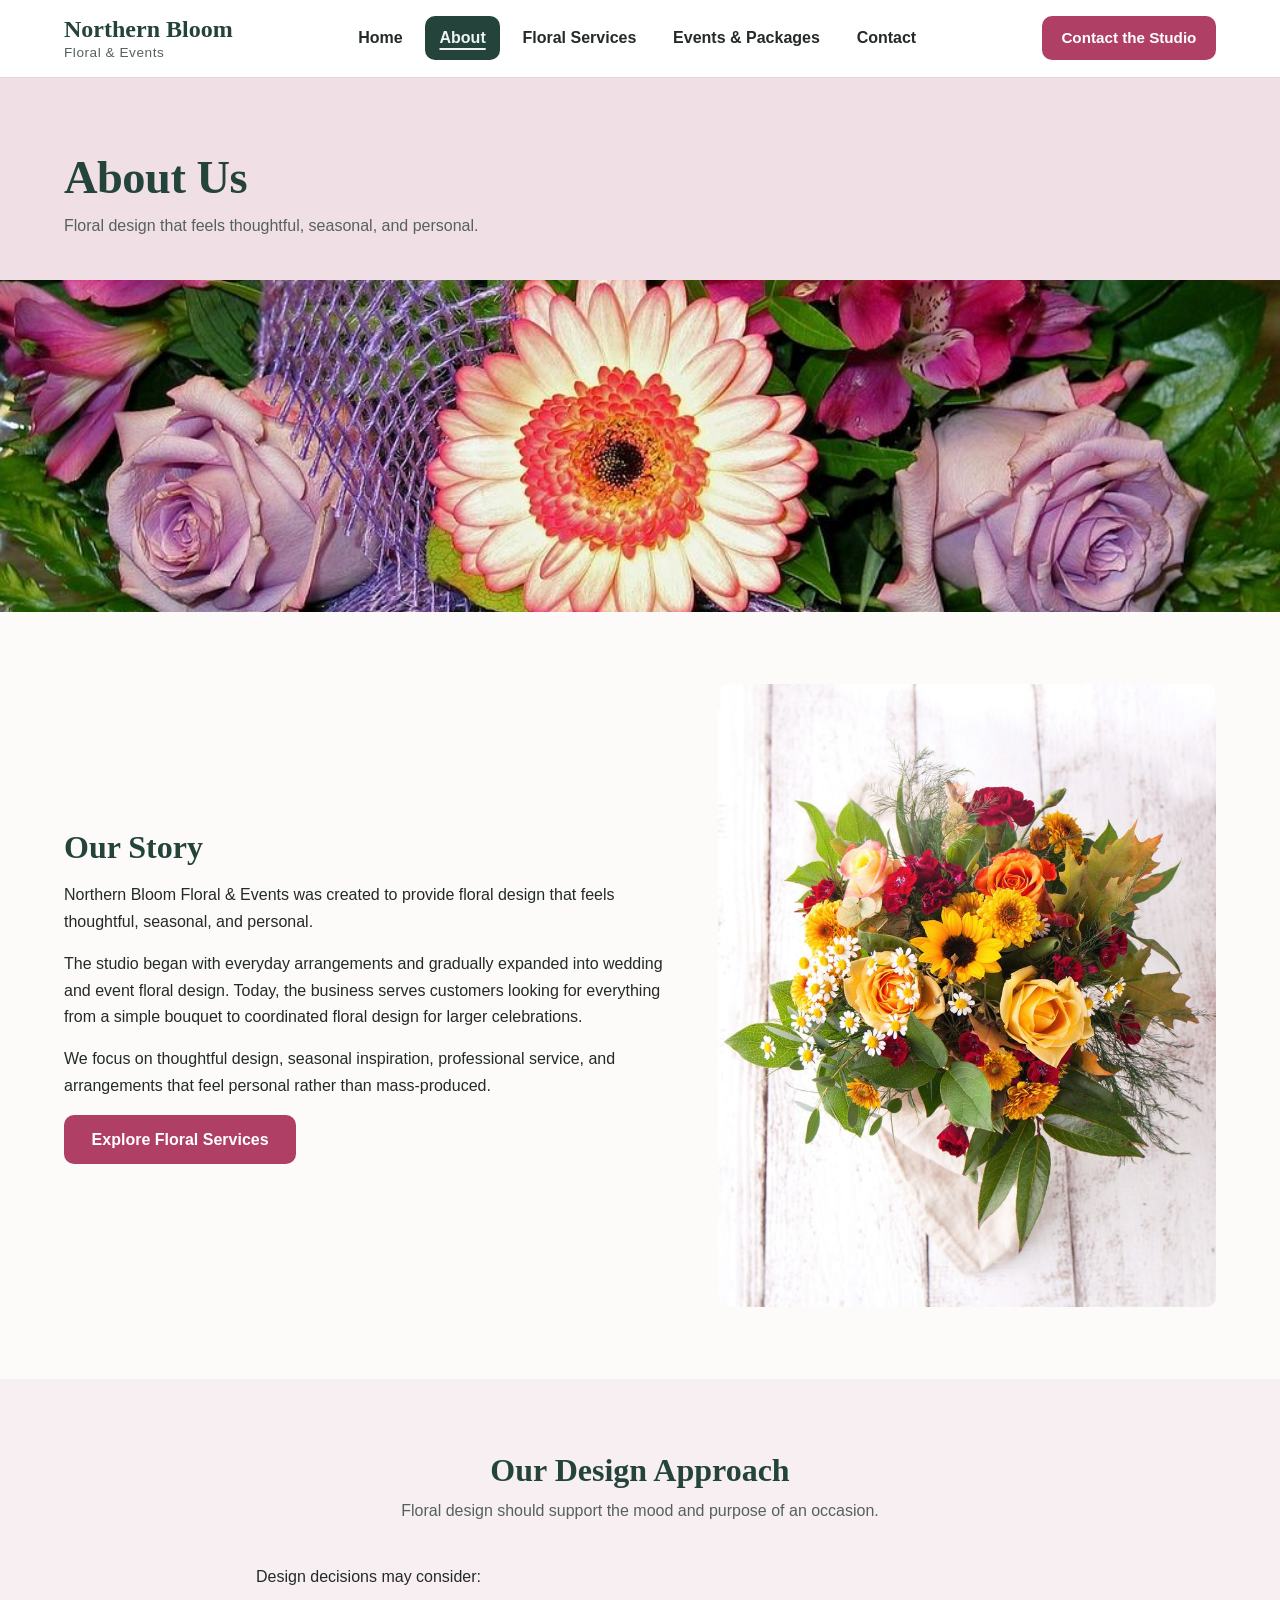
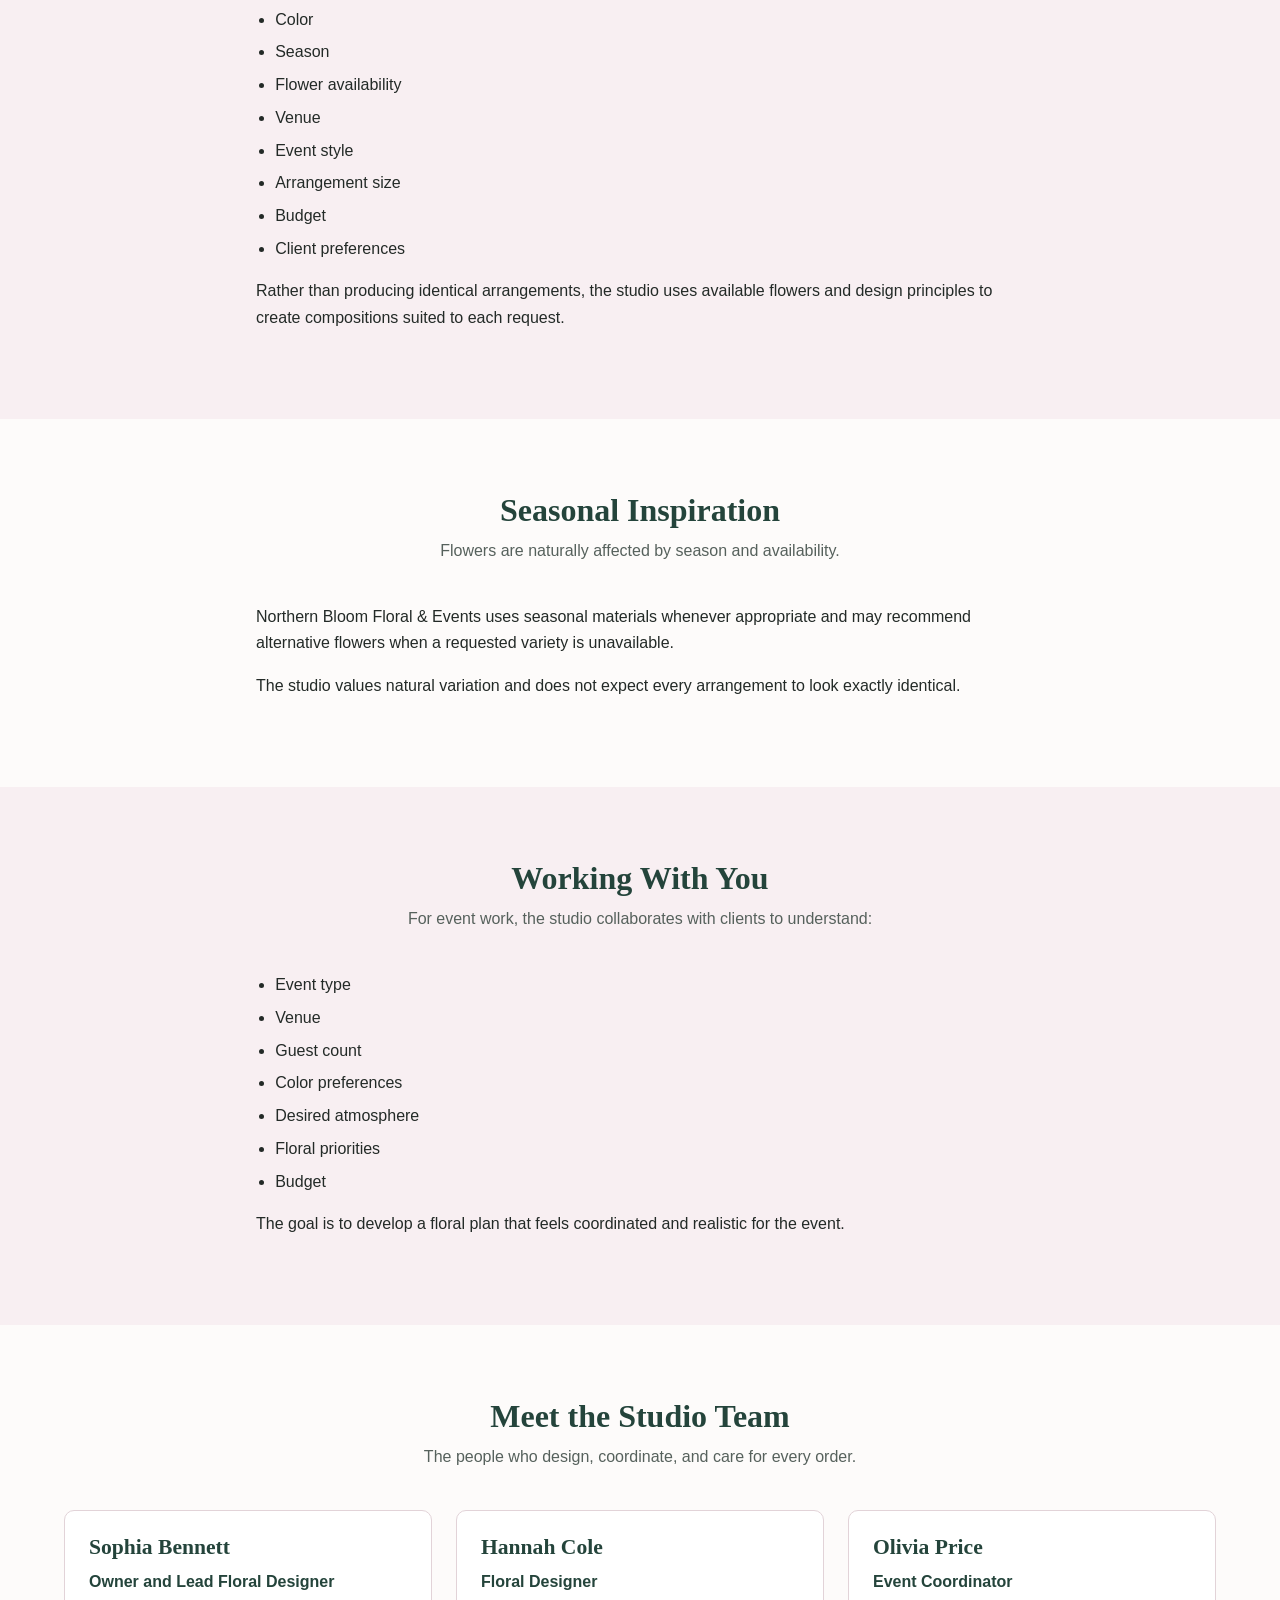
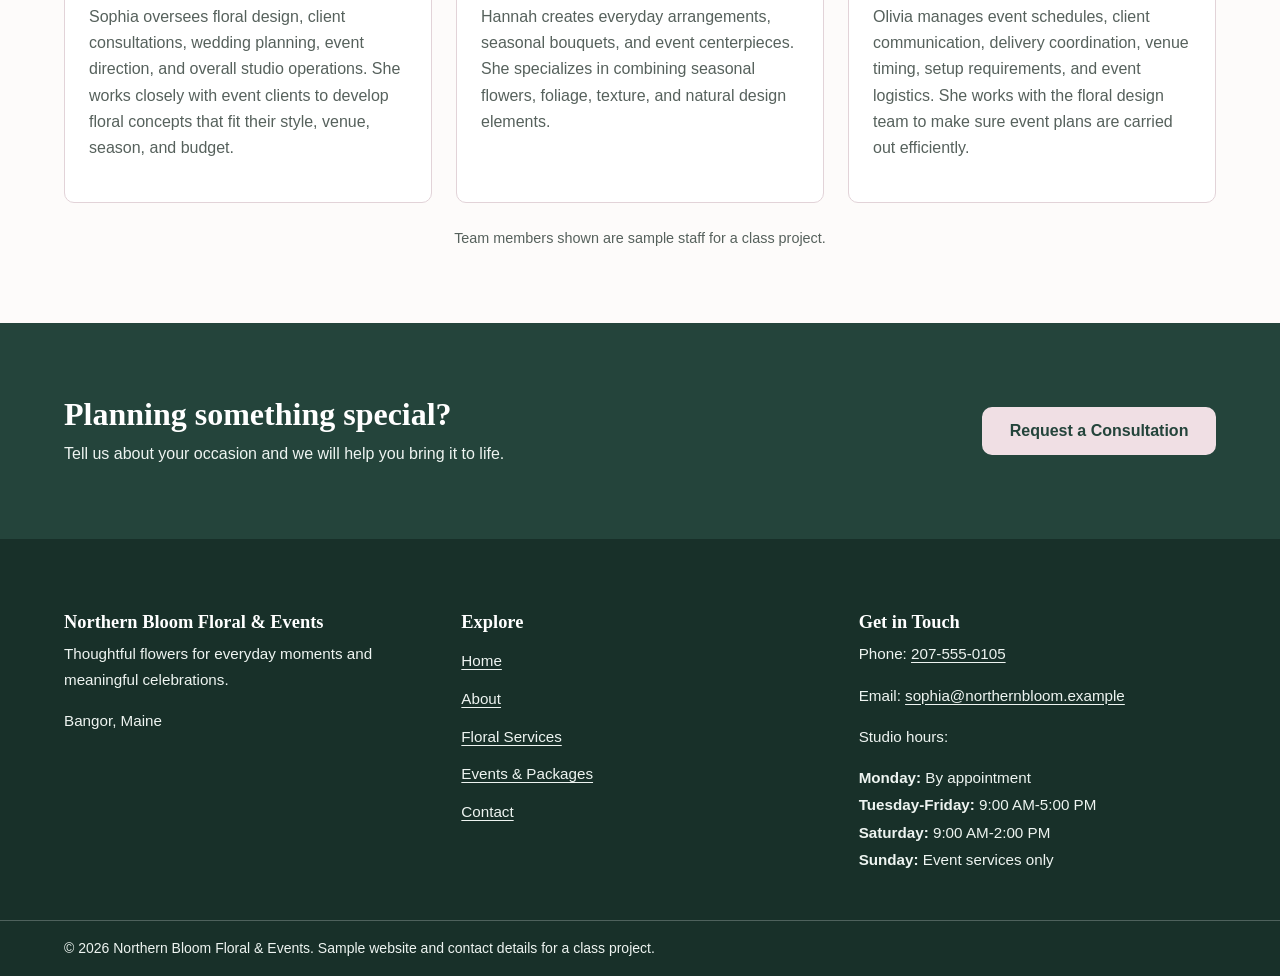
==== commit 8881da9f: "Client Revision Check Phase 5" ====
--- a/about.html
+++ b/about.html
@@ -5,7 +5,7 @@
     <meta charset="UTF-8">
     <meta name="viewport" content="width=device-width, initial-scale=1.0">
     <meta name="description"
-          content="Learn about Northern Bloom Floral &amp; Events, a floral design and event planning business serving our community since 2006.">
+          content="Meet the Bangor, Maine team behind Northern Bloom Floral &amp; Events and learn how we design seasonal, personal flowers for every occasion.">
     <title>About Us | Northern Bloom Floral &amp; Events</title>
     <link rel="icon" href="data:image/svg+xml,%3Csvg xmlns='http://www.w3.org/2000/svg' viewBox='0 0 100 100'%3E%3Ccircle cx='50' cy='50' r='48' fill='%23b03f66'/%3E%3Ctext x='50' y='70' font-size='60' text-anchor='middle' fill='white' font-family='Georgia,serif' font-weight='bold'%3EN%3C/text%3E%3C/svg%3E">
     <link rel="stylesheet" href="css/style.css">
@@ -27,12 +27,13 @@
                 <ul>
                     <li><a href="index.html">Home</a></li>
                     <li><a href="about.html" aria-current="page">About</a></li>
-                    <li><a href="services.html">Services</a></li>
+                    <li><a href="services.html">Floral Services</a></li>
+                    <li><a href="events.html">Events &amp; Packages</a></li>
                     <li><a href="contact.html">Contact</a></li>
                 </ul>
             </nav>
 
-            <a href="contact.html" class="button button-small">Contact Us</a>
+            <a href="contact.html" class="button button-small">Contact the Studio</a>
         </div>
     </header>
 
@@ -40,7 +41,7 @@
         <section class="page-heading">
             <div class="container">
                 <h1>About Us</h1>
-                <p>Our business is dedicated to bringing beauty and joy to your most important moments.</p>
+                <p>Floral design that feels thoughtful, seasonal, and personal.</p>
             </div>
         </section>
 
@@ -48,24 +49,95 @@
             <img src="images/banner-about.jpg" alt="Bouquet of lavender roses, a pink and orange gerbera daisy, and magenta alstroemeria tied with purple mesh ribbon" width="1024" height="768">
         </figure>
 
-        <section id="about" class="section">
+        <section id="story" class="section">
             <div class="container split">
                 <div class="split-text">
-                    <h2>Our story</h2>
-                    <p>
-                        Our purpose is to provide exceptional floral arrangements and event planning services that
-                        exceed our clients' expectations. We are committed to delivering high-quality products and
-                        services that reflect our core values.
-                    </p>
-                    <p>
-                        We started our business in 2006. Through our values and connections with our clients, we
-                        strive to create lasting memories and experiences that will be cherished for years to come.
-                    </p>
-                    <a href="services.html" class="button">View Our Services</a>
+                    <h2>Our Story</h2>
+                    <p>Northern Bloom Floral &amp; Events was created to provide floral design that feels thoughtful, seasonal, and personal.</p>
+                    <p>The studio began with everyday arrangements and gradually expanded into wedding and event floral design. Today, the business serves customers looking for everything from a simple bouquet to coordinated floral design for larger celebrations.</p>
+                    <p>We focus on thoughtful design, seasonal inspiration, professional service, and arrangements that feel personal rather than mass-produced.</p>
+                    <a href="services.html" class="button">Explore Floral Services</a>
                 </div>
                 <div class="split-media">
-                    <img src="images/york-flowers.jpg" alt="Vase of colorful red, pink, yellow, and purple tulips tied with a natural ribbon, sitting on a yellow table" width="500" height="500" loading="lazy">
+                    <img src="images/portfolio-autumn-bouquet.jpg" alt="Autumn bouquet of yellow and orange roses, a sunflower, white daisies, and red carnations with green leaves on a white wooden table" width="800" height="1000" loading="lazy">
                 </div>
+            </div>
+        </section>
+
+        <section id="approach" class="section section-alt">
+            <div class="container">
+                <h2 class="section-title">Our Design Approach</h2>
+                <p class="section-intro">Floral design should support the mood and purpose of an occasion.</p>
+                <div class="prose">
+                    <p>Design decisions may consider:</p>
+                    <ul class="policy-list">
+                        <li>Color</li>
+                        <li>Season</li>
+                        <li>Flower availability</li>
+                        <li>Venue</li>
+                        <li>Event style</li>
+                        <li>Arrangement size</li>
+                        <li>Budget</li>
+                        <li>Client preferences</li>
+                    </ul>
+                    <p>Rather than producing identical arrangements, the studio uses available flowers and design principles to create compositions suited to each request.</p>
+                </div>
+            </div>
+        </section>
+
+        <section id="seasonal" class="section">
+            <div class="container">
+                <h2 class="section-title">Seasonal Inspiration</h2>
+                <p class="section-intro">Flowers are naturally affected by season and availability.</p>
+                <div class="prose">
+                    <p>Northern Bloom Floral &amp; Events uses seasonal materials whenever appropriate and may recommend alternative flowers when a requested variety is unavailable.</p>
+                    <p>The studio values natural variation and does not expect every arrangement to look exactly identical.</p>
+                </div>
+            </div>
+        </section>
+
+        <section id="collaboration" class="section section-alt">
+            <div class="container">
+                <h2 class="section-title">Working With You</h2>
+                <p class="section-intro">For event work, the studio collaborates with clients to understand:</p>
+                <div class="prose">
+                    <ul class="policy-list">
+                        <li>Event type</li>
+                        <li>Venue</li>
+                        <li>Guest count</li>
+                        <li>Color preferences</li>
+                        <li>Desired atmosphere</li>
+                        <li>Floral priorities</li>
+                        <li>Budget</li>
+                    </ul>
+                    <p>The goal is to develop a floral plan that feels coordinated and realistic for the event.</p>
+                </div>
+            </div>
+        </section>
+
+        <section id="team" class="section">
+            <div class="container">
+                <h2 class="section-title">Meet the Studio Team</h2>
+                <p class="section-intro">The people who design, coordinate, and care for every order.</p>
+
+                <div class="card-grid">
+                    <article class="card staff-card">
+                        <h3>Sophia Bennett</h3>
+                        <p class="position">Owner and Lead Floral Designer</p>
+                        <p>Sophia oversees floral design, client consultations, wedding planning, event direction, and overall studio operations. She works closely with event clients to develop floral concepts that fit their style, venue, season, and budget.</p>
+                    </article>
+                    <article class="card staff-card">
+                        <h3>Hannah Cole</h3>
+                        <p class="position">Floral Designer</p>
+                        <p>Hannah creates everyday arrangements, seasonal bouquets, and event centerpieces. She specializes in combining seasonal flowers, foliage, texture, and natural design elements.</p>
+                    </article>
+                    <article class="card staff-card">
+                        <h3>Olivia Price</h3>
+                        <p class="position">Event Coordinator</p>
+                        <p>Olivia manages event schedules, client communication, delivery coordination, venue timing, setup requirements, and event logistics. She works with the floral design team to make sure event plans are carried out efficiently.</p>
+                    </article>
+                </div>
+                <p class="gallery-note">Team members shown are sample staff for a class project.</p>
             </div>
         </section>
 
@@ -84,7 +156,8 @@
         <div class="container footer-columns">
             <div class="footer-column">
                 <h2>Northern Bloom Floral &amp; Events</h2>
-                <p>Floral arrangements and event planning for every occasion.</p>
+                <p>Thoughtful flowers for everyday moments and meaningful celebrations.</p>
+                <p>Bangor, Maine</p>
             </div>
 
             <nav class="footer-column" aria-label="Footer navigation">
@@ -92,25 +165,32 @@
                 <ul class="footer-links">
                     <li><a href="index.html">Home</a></li>
                     <li><a href="about.html">About</a></li>
-                    <li><a href="services.html">Services</a></li>
+                    <li><a href="services.html">Floral Services</a></li>
+                    <li><a href="events.html">Events &amp; Packages</a></li>
                     <li><a href="contact.html">Contact</a></li>
                 </ul>
             </nav>
 
             <div class="footer-column">
                 <h2>Get in Touch</h2>
-                <p>Phone: <a href="tel:+9999999999899">+999 (999) 999-9899</a></p>
-                <p>Email: <a href="mailto:ForalBloomUSA@gmail.com">ForalBloomUSA@gmail.com</a></p>
-                <p>Hours: Woden's day to Thunor's day at 23:70 JST</p>
+                <p>Phone: <a href="tel:+12075550105">207-555-0105</a></p>
+                <p>Email: <a href="mailto:sophia@northernbloom.example">sophia@northernbloom.example</a></p>
+                <p>Studio hours:</p>
+                <ul class="hours-list">
+                    <li><strong>Monday:</strong> By appointment</li>
+                    <li><strong>Tuesday-Friday:</strong> 9:00 AM-5:00 PM</li>
+                    <li><strong>Saturday:</strong> 9:00 AM-2:00 PM</li>
+                    <li><strong>Sunday:</strong> Event services only</li>
+                </ul>
             </div>
         </div>
 
         <div class="footer-copyright">
             <div class="container">
-                <p>&copy; 2026 Northern Bloom Floral &amp; Events. All rights reserved.</p>
+                <p>&copy; 2026 Northern Bloom Floral &amp; Events. Sample website and contact details for a class project.</p>
             </div>
         </div>
     </footer>
 </body>
 
-</html>+</html>
--- a/css/style.css
+++ b/css/style.css
@@ -1,6 +1,6 @@
 /* =====================================================
    Northern Bloom Floral & Events
-   Phases 1-4 - Styling, Layout, Responsive Design, and Interactive States
+   Styling, Layout, Responsive Design, and Interactive States
    Author: Alex McBride
 ===================================================== */
 
@@ -162,12 +162,16 @@
 
 .section-title {
     margin-bottom: var(--space-xs);
+    text-align: center;
 }
 
 .section-intro {
     max-width: 60ch;
+    margin-right: auto;
     margin-bottom: var(--space-lg);
+    margin-left: auto;
     color: var(--color-text-muted);
+    text-align: center;
 }
 
 
@@ -494,6 +498,31 @@
 }
 
 /* ---- Accessibility: content cues ---- */
+.section-action {
+    margin: 0;
+    text-align: center;
+}
+
+.portfolio-grid {
+    display: grid;
+    grid-template-columns: repeat(3, 1fr);
+    gap: var(--space-md);
+}
+
+.portfolio-item {
+    margin: 0;
+    overflow: hidden;
+    border: 1px solid var(--color-border);
+    border-radius: var(--radius);
+    background-color: var(--color-surface);
+}
+
+.portfolio-item img {
+    width: 100%;
+    aspect-ratio: 4 / 5;
+    object-fit: cover;
+}
+
 .section-title + .card-grid {
     margin-top: var(--space-md);
 }
@@ -524,6 +553,7 @@
 /* ---- FAQ accordion ---- */
 .faq-list {
     display: grid;
+    margin-inline: auto;
     gap: var(--space-xs);
     max-width: 50rem;
 }
@@ -625,7 +655,7 @@
     margin: 0;
 }
 
-.contact-form {
+.contact-main {
     flex: 1 1 60%;
 }
 
@@ -797,6 +827,379 @@
 
 
 /* =========================
+   Service, Price, and Package Cards
+========================= */
+.card-image {
+    width: 100%;
+    aspect-ratio: 4 / 3;
+    margin-bottom: var(--space-sm);
+    border-radius: calc(var(--radius) - 2px);
+    object-fit: cover;
+}
+
+.card-actions {
+    display: flex;
+    flex-direction: column;
+    align-items: flex-start;
+    gap: var(--space-xs);
+    margin-top: auto;
+    padding-top: var(--space-xs);
+}
+
+.card-meta {
+    margin-bottom: var(--space-xs);
+    font-size: 0.95rem;
+}
+
+.card-meta strong {
+    color: var(--color-primary);
+}
+
+.card-list {
+    margin: 0 0 var(--space-sm);
+    padding-left: 1.2rem;
+    color: var(--color-text-muted);
+    font-size: 0.95rem;
+}
+
+.card-list li {
+    margin-bottom: 0.2rem;
+}
+
+.card .card-note {
+    margin-bottom: var(--space-sm);
+    font-size: 0.9rem;
+}
+
+.card .price {
+    margin: auto 0 0;
+    padding-top: var(--space-xs);
+    color: var(--color-primary);
+    font-family: var(--font-heading);
+    font-size: 1.4rem;
+    font-weight: 700;
+    line-height: 1.2;
+}
+
+.price-label {
+    display: block;
+    color: var(--color-text-muted);
+    font-family: var(--font-body);
+    font-size: 0.8rem;
+    font-weight: 600;
+    letter-spacing: 0.06em;
+    text-transform: uppercase;
+}
+
+.price + .card-actions {
+    margin-top: 0;
+    padding-top: var(--space-sm);
+}
+
+.staff-card .position {
+    margin-bottom: var(--space-xs);
+    color: var(--color-primary);
+    font-weight: 600;
+}
+
+/* Approved pricing, substitution, and cancellation wording */
+.notice {
+    max-width: 60rem;
+    margin: var(--space-md) auto 0;
+    padding: 0.85rem 1.1rem;
+    border: 1px solid var(--color-border);
+    border-left: 5px solid var(--color-primary);
+    border-radius: var(--radius);
+    background-color: var(--color-surface);
+    font-size: 0.95rem;
+}
+
+.notice p {
+    margin: 0;
+}
+
+/* Shown when the services data cannot be displayed */
+.data-message,
+.data-fallback {
+    grid-column: 1 / -1;
+    margin: 0;
+    padding: 0.85rem 1.1rem;
+    border: 1px solid var(--color-border);
+    border-left: 5px solid var(--color-primary);
+    border-radius: var(--radius);
+    background-color: var(--color-surface);
+}
+
+.js .data-fallback {
+    display: none;
+}
+
+
+/* =========================
+   Page Content Blocks
+========================= */
+.hero-location {
+    margin: 0;
+    color: var(--color-primary);
+    font-weight: 600;
+}
+
+.prose {
+    max-width: 48rem;
+    margin-inline: auto;
+}
+
+.tag-list {
+    display: flex;
+    flex-wrap: wrap;
+    justify-content: center;
+    gap: var(--space-xs);
+    margin: var(--space-md) 0;
+    padding: 0;
+    list-style: none;
+}
+
+.tag-list li {
+    padding: 0.3rem 0.9rem;
+    border: 1px solid var(--color-border);
+    border-radius: 999px;
+    background-color: var(--color-surface);
+    color: var(--color-primary);
+    font-size: 0.95rem;
+    font-weight: 600;
+}
+
+.gallery-note {
+    margin: var(--space-md) 0 0;
+    color: var(--color-text-muted);
+    font-size: 0.9rem;
+    text-align: center;
+}
+
+.policy-list {
+    margin: 0 0 var(--space-sm);
+    padding-left: 1.2rem;
+}
+
+.policy-list li {
+    margin-bottom: 0.4rem;
+}
+
+.subsection-title {
+    margin-top: var(--space-lg);
+    text-align: center;
+}
+
+.process-list {
+    display: grid;
+    grid-template-columns: repeat(2, 1fr);
+    gap: var(--space-md);
+    margin: 0;
+    padding: 0;
+    list-style: none;
+    counter-reset: step;
+}
+
+.process-list li {
+    padding: var(--space-md);
+    border: 1px solid var(--color-border);
+    border-radius: var(--radius);
+    background-color: var(--color-surface);
+    counter-increment: step;
+}
+
+.process-list li::before {
+    content: "Step " counter(step);
+    display: block;
+    margin-bottom: 0.25rem;
+    color: var(--color-accent);
+    font-size: 0.8rem;
+    font-weight: 700;
+    letter-spacing: 0.08em;
+    text-transform: uppercase;
+}
+
+.process-list h3 {
+    margin-bottom: var(--space-xs);
+}
+
+.process-list ul {
+    margin: 0;
+    padding-left: 1.2rem;
+    color: var(--color-text-muted);
+    font-size: 0.95rem;
+}
+
+.hours-list {
+    margin: 0 0 var(--space-xs);
+    padding: 0;
+    list-style: none;
+}
+
+.hours-list li {
+    margin-bottom: 0.15rem;
+}
+
+
+/* =========================
+   Service Finder
+========================= */
+.service-finder fieldset {
+    max-width: 36rem;
+    margin: 0 auto;
+    padding: var(--space-md);
+    border: 1px solid var(--color-border);
+    border-radius: var(--radius);
+    background-color: var(--color-surface);
+}
+
+.service-finder legend {
+    padding: 0 0.5rem;
+    color: var(--color-primary);
+    font-family: var(--font-heading);
+    font-size: 1.15rem;
+    font-weight: 700;
+}
+
+.finder-option {
+    display: flex;
+    align-items: center;
+    gap: 0.75rem;
+    min-height: 2.75rem;
+}
+
+.finder-option input[type="radio"] {
+    flex: 0 0 auto;
+    width: 1.25rem;
+    min-height: 0;
+    height: 1.25rem;
+    padding: 0;
+    accent-color: var(--color-primary);
+}
+
+.finder-option label {
+    flex: 1;
+    margin: 0;
+    padding: 0.5rem 0;
+    color: var(--color-text);
+    cursor: pointer;
+}
+
+.finder-actions {
+    display: flex;
+    flex-wrap: wrap;
+    justify-content: center;
+    gap: var(--space-sm);
+    max-width: 36rem;
+    margin: var(--space-md) auto 0;
+}
+
+.finder-result {
+    max-width: 42rem;
+    margin: var(--space-md) auto 0;
+}
+
+.finder-result:empty {
+    display: none;
+}
+
+.finder-message {
+    margin: 0 0 var(--space-sm);
+    padding: 0.85rem 1.1rem;
+    border: 2px solid #9b1c31;
+    border-left-width: 6px;
+    border-radius: var(--radius);
+    background-color: #fdf1f3;
+    color: #7d1527;
+    font-weight: 600;
+}
+
+.finder-message.info {
+    border-color: var(--color-primary);
+    background-color: var(--color-surface);
+    color: var(--color-text);
+}
+
+
+/* =========================
+   Inquiry Form Notices and Preview
+========================= */
+.demo-notice {
+    margin: 0 0 var(--space-md);
+    padding: 0.85rem 1.1rem;
+    border: 2px solid var(--color-primary);
+    border-left-width: 6px;
+    border-radius: var(--radius);
+    background-color: #eef6f2;
+    font-size: 0.95rem;
+}
+
+.demo-notice strong {
+    color: var(--color-primary);
+}
+
+.field-hint {
+    margin: 0.35rem 0 0;
+    color: var(--color-text-muted);
+    font-size: 0.95rem;
+}
+
+.field-hint:empty {
+    display: none;
+}
+
+.sample-note,
+.contact-info .card-note {
+    font-size: 0.9rem;
+}
+
+.inquiry-preview {
+    padding: var(--space-md);
+    border: 1px solid var(--color-border);
+    border-radius: var(--radius);
+    background-color: var(--color-surface);
+}
+
+/* The preview receives focus from the script after a valid submit,
+   so a clear ring shows where the visitor has landed. */
+.inquiry-preview:focus {
+    outline: 3px solid var(--color-accent);
+    outline-offset: 3px;
+}
+
+.preview-list {
+    margin: var(--space-md) 0;
+}
+
+.preview-list dt {
+    margin-top: var(--space-sm);
+    color: var(--color-primary);
+    font-weight: 700;
+}
+
+.preview-list dt:first-child {
+    margin-top: 0;
+}
+
+.preview-list dd {
+    margin: 0;
+    overflow-wrap: anywhere;
+    white-space: pre-wrap;
+}
+
+.preview-list dd.empty {
+    color: var(--color-text-muted);
+    font-style: italic;
+}
+
+.preview-actions {
+    display: flex;
+    flex-wrap: wrap;
+    gap: var(--space-sm);
+}
+
+
+/* =========================
    Overflow Safeguards
 ========================= */
 
@@ -804,7 +1207,7 @@
 .hero-content,
 .split-text,
 .contact-info,
-.contact-form,
+.contact-main,
 .footer-column {
     min-width: 0;
 }
@@ -819,6 +1222,38 @@
 /* =========================
    Responsive Styles
 ========================= */
+
+/* ---- Navigation collapses into the menu button ---- */
+@media (max-width: 1100px) {
+    /* the nav gets its own row under the logo and menu button */
+    .site-nav {
+        order: 3;
+        flex: 1 1 100%;
+    }
+
+    .site-nav ul {
+        justify-content: center;
+    }
+
+    /* Show the button and collapse the nav only when JavaScript is running */
+    .js .menu-toggle {
+        display: inline-flex;
+    }
+
+    .js .site-nav {
+        display: none;
+    }
+
+    .js .site-nav.open {
+        display: block;
+    }
+
+    /* "Contact" is already in the menu. Hiding this duplicate button keeps
+       the Tab order identical to the order on screen. */
+    .header-inner > .button-small {
+        display: none;
+    }
+}
 
 /* ---- Tablet and smaller ---- */
 @media (max-width: 900px) {
@@ -841,24 +1276,13 @@
     .split-text,
     .split-media,
     .contact-info,
-    .contact-form {
+    .contact-main {
         flex: 0 0 auto;
     }
 
     .split-media {
         width: 100%;
-        max-width: 32rem;
-    }
-
-    /* Header, navigation, and hero: tablet */
-    /* the nav gets its own row under the logo and menu button */
-    .site-nav {
-        order: 3;
-        flex: 1 1 100%;
-    }
-
-    .site-nav ul {
-        justify-content: center;
+        max-width: 26rem;
     }
 
     .hero-inner {
@@ -874,25 +1298,6 @@
         flex: 0 0 auto;
         width: min(100%, 22rem);
         margin-inline: auto;
-    }
-
-    /* Show the button and collapse the nav only when JavaScript is running */
-    .js .menu-toggle {
-        display: inline-flex;
-    }
-
-    .js .site-nav {
-        display: none;
-    }
-
-    .js .site-nav.open {
-        display: block;
-    }
-
-    /* "Contact" is already in the menu. Hiding this duplicate button keeps
-       the Tab order identical to the order on screen. */
-    .header-inner > .button-small {
-        display: none;
     }
 }
 
@@ -903,6 +1308,12 @@
         grid-template-columns: 1fr;
     }
 
+    .portfolio-grid {
+        grid-template-columns: 1fr;
+        max-width: 26rem;
+        margin-inline: auto;
+    }
+
     .cta-band-inner {
         flex-direction: column;
         align-items: flex-start;
@@ -930,6 +1341,11 @@
 
     .site-nav a[aria-current="page"] {
         border-color: var(--color-primary);
+    }
+
+    /* an odd last link (five links in total) spans both columns */
+    .site-nav li:last-child:nth-child(odd) {
+        grid-column: 1 / -1;
     }
 
     .lead {
@@ -951,7 +1367,7 @@
         --space-xl: 3rem;
     }
 
-    .contact-form .button {
+    .contact-main .button {
         width: 100%;
     }
 
@@ -962,6 +1378,15 @@
 
     .footer-column {
         flex: 0 0 auto;
+    }
+
+    .process-list {
+        grid-template-columns: 1fr;
+    }
+
+    .finder-actions .button,
+    .preview-actions .button {
+        flex: 1 1 100%;
     }
 }
 
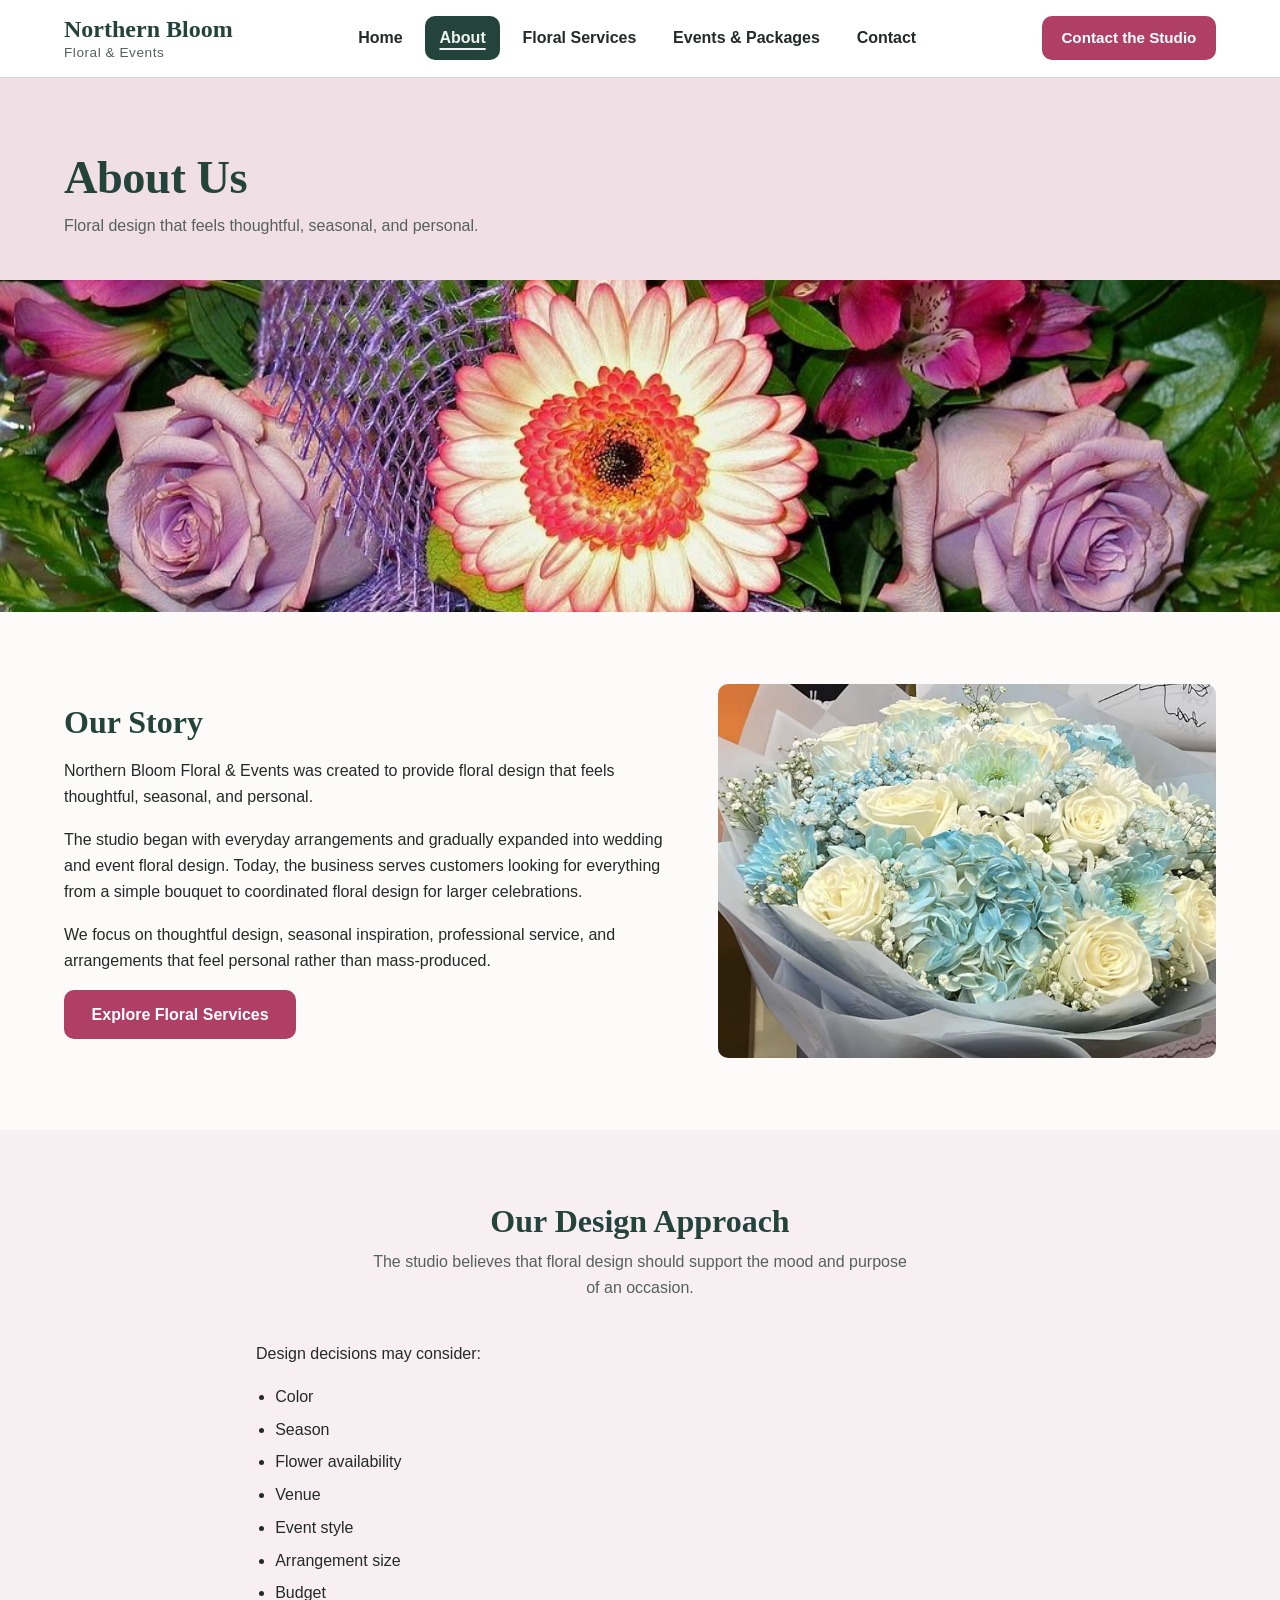
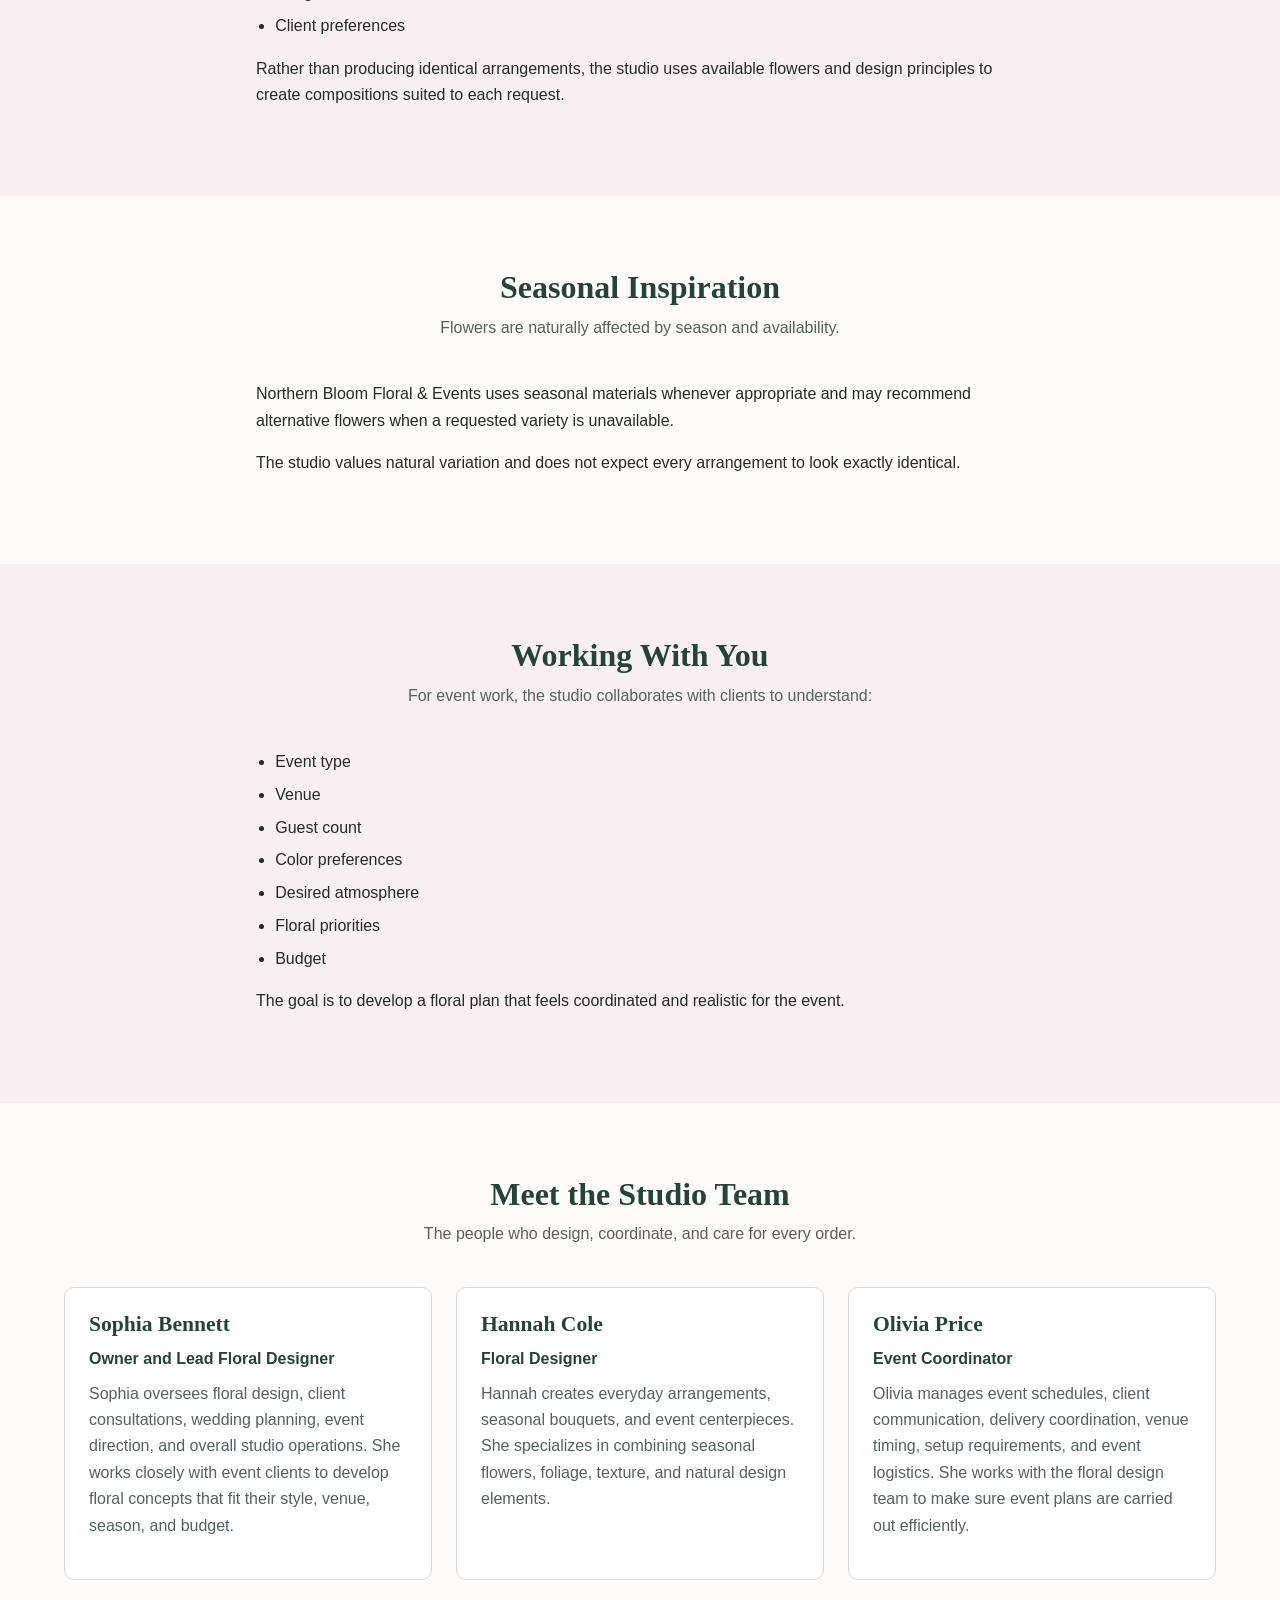
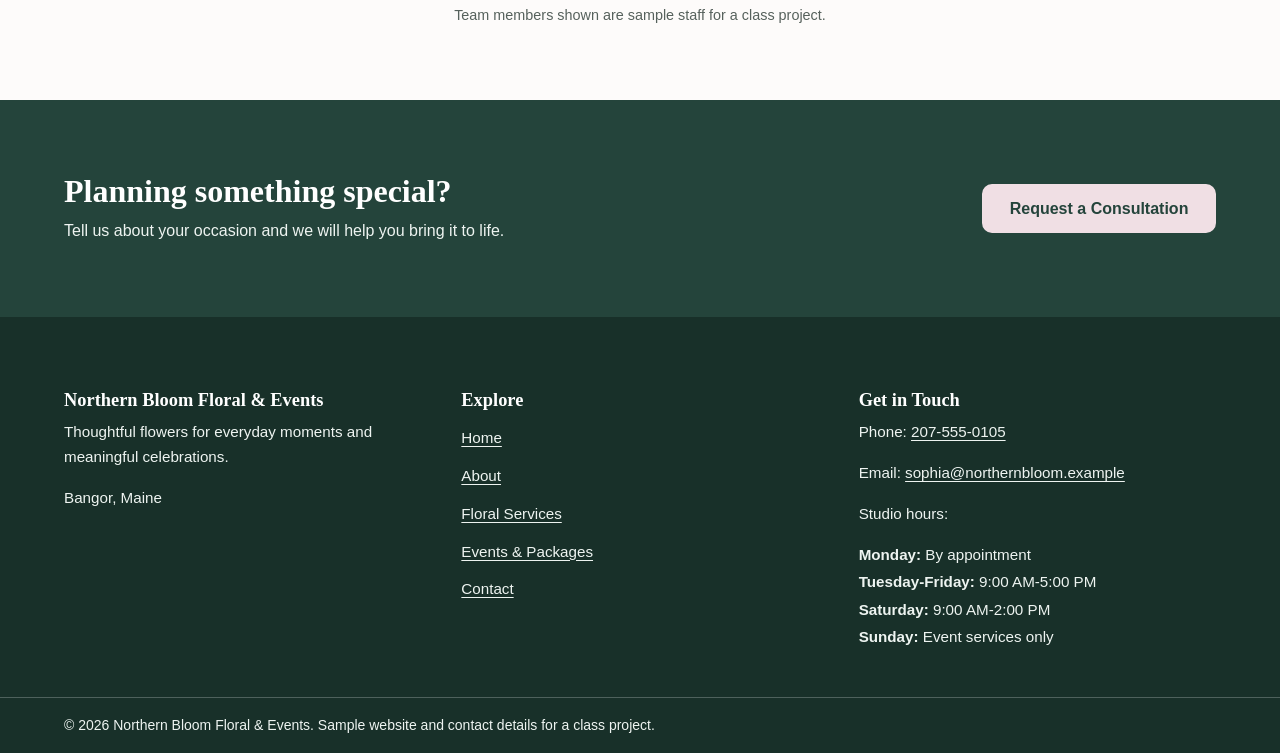
==== commit 3a483cf9: "Phase 5 Final Commit hopefully the final. i might fix something in the future if need be..." ====
--- a/about.html
+++ b/about.html
@@ -59,7 +59,7 @@
                     <a href="services.html" class="button">Explore Floral Services</a>
                 </div>
                 <div class="split-media">
-                    <img src="images/portfolio-autumn-bouquet.jpg" alt="Autumn bouquet of yellow and orange roses, a sunflower, white daisies, and red carnations with green leaves on a white wooden table" width="800" height="1000" loading="lazy">
+                    <img src="images/about-bouquet.jpg" alt="Bouquet of white roses, pale blue hydrangea, and blue-tinted chrysanthemums with baby's breath, wrapped in light blue paper" width="800" height="600" loading="lazy">
                 </div>
             </div>
         </section>
@@ -67,7 +67,7 @@
         <section id="approach" class="section section-alt">
             <div class="container">
                 <h2 class="section-title">Our Design Approach</h2>
-                <p class="section-intro">Floral design should support the mood and purpose of an occasion.</p>
+                <p class="section-intro">The studio believes that floral design should support the mood and purpose of an occasion.</p>
                 <div class="prose">
                     <p>Design decisions may consider:</p>
                     <ul class="policy-list">
--- a/css/style.css
+++ b/css/style.css
@@ -10,25 +10,11 @@
 ========================= */
 
 :root {
-    /* Colors */
-    --color-primary: #24443b;          /* deep spruce green */
-    --color-primary-dark: #183029;     /* footer / dark bands */
-    --color-secondary: #f0dfe4;        /* soft blush petal */
-    --color-secondary-light: #f8eff2;  /* lighter blush section background */
-    --color-accent: #b03f66;           /* peony pink for buttons */
-    --color-accent-dark: #8f2f52;      /* button hover */
-    --color-background: #fdfbfa;       /* page background */
-    --color-surface: #ffffff;          /* cards and inputs */
-    --color-text: #232a27;             /* body text */
-    --color-text-muted: #56615c;       /* secondary text */
-    --color-text-on-dark: #eef4f1;     /* text on spruce backgrounds */
-    --color-border: #e2d3d8;
-
-    /* Typography */
+    --color-primary: #24443b;    --color-primary-dark: #183029;    --color-secondary: #f0dfe4;    --color-secondary-light: #f8eff2;    --color-accent: #b03f66;    --color-accent-dark: #8f2f52;    --color-background: #fdfbfa;    --color-surface: #ffffff;    --color-text: #232a27;    --color-text-muted: #56615c;    --color-text-on-dark: #eef4f1;    --color-border: #e2d3d8;
+
     --font-heading: Georgia, "Times New Roman", serif;
     --font-body: "Segoe UI", "Helvetica Neue", Arial, sans-serif;
 
-    /* Spacing and shape */
     --space-xs: 0.5rem;
     --space-sm: 1rem;
     --space-md: 1.5rem;
@@ -101,9 +87,6 @@
     outline-offset: 3px;
 }
 
-/* ---- Accessibility: keyboard focus and skip link ---- */
-/* the default focus ring (accent pink) is too faint on the dark green
-   areas, so use white there */
 .site-footer a:focus-visible,
 .cta-band a:focus-visible {
     outline-color: #ffffff;
@@ -254,8 +237,6 @@
     text-underline-offset: 0.3em;
 }
 
-/* ---- Mobile menu button ---- */
-/* Hidden by default (desktop, or if JavaScript fails). */
 .menu-toggle {
     display: none;
     align-items: center;
@@ -276,8 +257,6 @@
     background-color: var(--color-secondary);
 }
 
-/* The open state is shown with a dark fill AND a flipped arrow,
-   not by color alone. */
 .menu-toggle[aria-expanded="true"] {
     background-color: var(--color-primary);
     color: var(--color-text-on-dark);
@@ -351,6 +330,20 @@
     background-color: var(--color-secondary-light);
 }
 
+.section-dark {
+    background-color: var(--color-primary);
+    color: var(--color-text-on-dark);
+}
+
+.section-dark .section-title {
+    color: #ffffff;
+}
+
+.section-dark .section-intro,
+.section-dark .gallery-note {
+    color: var(--color-text-on-dark);
+}
+
 .page-heading {
     padding: var(--space-xl) 0 var(--space-lg);
     background-color: var(--color-secondary);
@@ -391,10 +384,6 @@
     font-weight: 600;
 }
 
-/* ---- Full-width page banner (About, Services, Contact) ---- */
-/* Sits directly under the page heading and spans the full screen width.
-   A fixed, flexible height with object-fit: cover crops the photo evenly
-   instead of stretching or distorting it. */
 .page-banner {
     margin: 0;
 }
@@ -497,7 +486,6 @@
     margin-top: auto;
 }
 
-/* ---- Accessibility: content cues ---- */
 .section-action {
     margin: 0;
     text-align: center;
@@ -512,9 +500,9 @@
 .portfolio-item {
     margin: 0;
     overflow: hidden;
-    border: 1px solid var(--color-border);
     border-radius: var(--radius);
     background-color: var(--color-surface);
+    box-shadow: 0 12px 28px rgba(0, 0, 0, 0.45);
 }
 
 .portfolio-item img {
@@ -550,7 +538,6 @@
     margin-bottom: 0;
 }
 
-/* ---- FAQ accordion ---- */
 .faq-list {
     display: grid;
     margin-inline: auto;
@@ -593,7 +580,6 @@
     background-color: var(--color-secondary-light);
 }
 
-/* + and - symbols show the state without relying on color */
 .faq-question::after {
     content: "+";
     flex-shrink: 0;
@@ -613,7 +599,6 @@
     margin-bottom: 0;
 }
 
-/* Answers are hidden only when JavaScript can reveal them */
 .js .faq-answer {
     display: none;
 }
@@ -705,7 +690,6 @@
     resize: vertical;
 }
 
-/* ---- Form validation messages ---- */
 .error-message {
     margin: 0.35rem 0 0;
     color: #9b1c31;
@@ -717,7 +701,6 @@
     display: none;
 }
 
-/* The word "Error:" means the message never relies on color alone */
 .error-message:not(:empty)::before {
     content: "Error: ";
 }
@@ -758,7 +741,6 @@
     color: #7d1527;
 }
 
-/* ---- Service description under the service menu ---- */
 .field-hint {
     margin: 0.35rem 0 0;
     color: var(--color-text-muted);
@@ -902,7 +884,6 @@
     font-weight: 600;
 }
 
-/* Approved pricing, substitution, and cancellation wording */
 .notice {
     max-width: 60rem;
     margin: var(--space-md) auto 0;
@@ -918,7 +899,6 @@
     margin: 0;
 }
 
-/* Shown when the services data cannot be displayed */
 .data-message,
 .data-fallback {
     grid-column: 1 / -1;
@@ -1047,18 +1027,24 @@
 .service-finder fieldset {
     max-width: 36rem;
     margin: 0 auto;
-    padding: var(--space-md);
-    border: 1px solid var(--color-border);
-    border-radius: var(--radius);
-    background-color: var(--color-surface);
+    padding: 0;
+    border: 0;
 }
 
 .service-finder legend {
-    padding: 0 0.5rem;
+    margin-bottom: var(--space-sm);
+    padding: 0;
     color: var(--color-primary);
     font-family: var(--font-heading);
     font-size: 1.15rem;
     font-weight: 700;
+}
+
+.finder-options {
+    padding: var(--space-md);
+    border: 1px solid var(--color-border);
+    border-radius: var(--radius);
+    background-color: var(--color-surface);
 }
 
 .finder-option {
@@ -1160,8 +1146,6 @@
     background-color: var(--color-surface);
 }
 
-/* The preview receives focus from the script after a valid submit,
-   so a clear ring shows where the visitor has landed. */
 .inquiry-preview:focus {
     outline: 3px solid var(--color-accent);
     outline-offset: 3px;
@@ -1203,7 +1187,6 @@
    Overflow Safeguards
 ========================= */
 
-/* ---- Preventing horizontal scroll (fix the cause, do not hide it) ---- */
 .hero-content,
 .split-text,
 .contact-info,
@@ -1223,9 +1206,7 @@
    Responsive Styles
 ========================= */
 
-/* ---- Navigation collapses into the menu button ---- */
 @media (max-width: 1100px) {
-    /* the nav gets its own row under the logo and menu button */
     .site-nav {
         order: 3;
         flex: 1 1 100%;
@@ -1235,7 +1216,6 @@
         justify-content: center;
     }
 
-    /* Show the button and collapse the nav only when JavaScript is running */
     .js .menu-toggle {
         display: inline-flex;
     }
@@ -1248,21 +1228,16 @@
         display: block;
     }
 
-    /* "Contact" is already in the menu. Hiding this duplicate button keeps
-       the Tab order identical to the order on screen. */
     .header-inner > .button-small {
         display: none;
     }
 }
 
-/* ---- Tablet and smaller ---- */
 @media (max-width: 900px) {
-    /* Multi-column layouts: tablet */
     .card-grid {
         grid-template-columns: repeat(2, 1fr);
     }
 
-    /* an odd last card spans the row so the grid stays balanced */
     .card-grid > .card:last-child:nth-child(odd) {
         grid-column: 1 / -1;
     }
@@ -1301,9 +1276,7 @@
     }
 }
 
-/* ---- Smartphone ---- */
 @media (max-width: 600px) {
-    /* Multi-column layouts: smartphone */
     .card-grid {
         grid-template-columns: 1fr;
     }
@@ -1319,7 +1292,6 @@
         align-items: flex-start;
     }
 
-    /* Header, navigation, hero, and typography: smartphone */
     .header-inner {
         gap: var(--space-xs) var(--space-sm);
     }
@@ -1328,7 +1300,6 @@
         font-size: 0.8rem;
     }
 
-    /* 2 x 2 grid of large, well-spaced touch targets */
     .site-nav ul {
         display: grid;
         grid-template-columns: repeat(2, 1fr);
@@ -1343,7 +1314,6 @@
         border-color: var(--color-primary);
     }
 
-    /* an odd last link (five links in total) spans both columns */
     .site-nav li:last-child:nth-child(odd) {
         grid-column: 1 / -1;
     }
@@ -1360,8 +1330,6 @@
         width: min(100%, 16rem);
     }
 
-    /* Spacing, forms, and footer: smartphone */
-    /* tighter section spacing everywhere the spacing variables are used */
     :root {
         --space-lg: 1.75rem;
         --space-xl: 3rem;
@@ -1395,7 +1363,6 @@
    Accessibility Preferences
 ========================= */
 
-/* ---- Respect reduced-motion preferences ---- */
 @media (prefers-reduced-motion: reduce) {
     .button,
     .menu-toggle::after {
